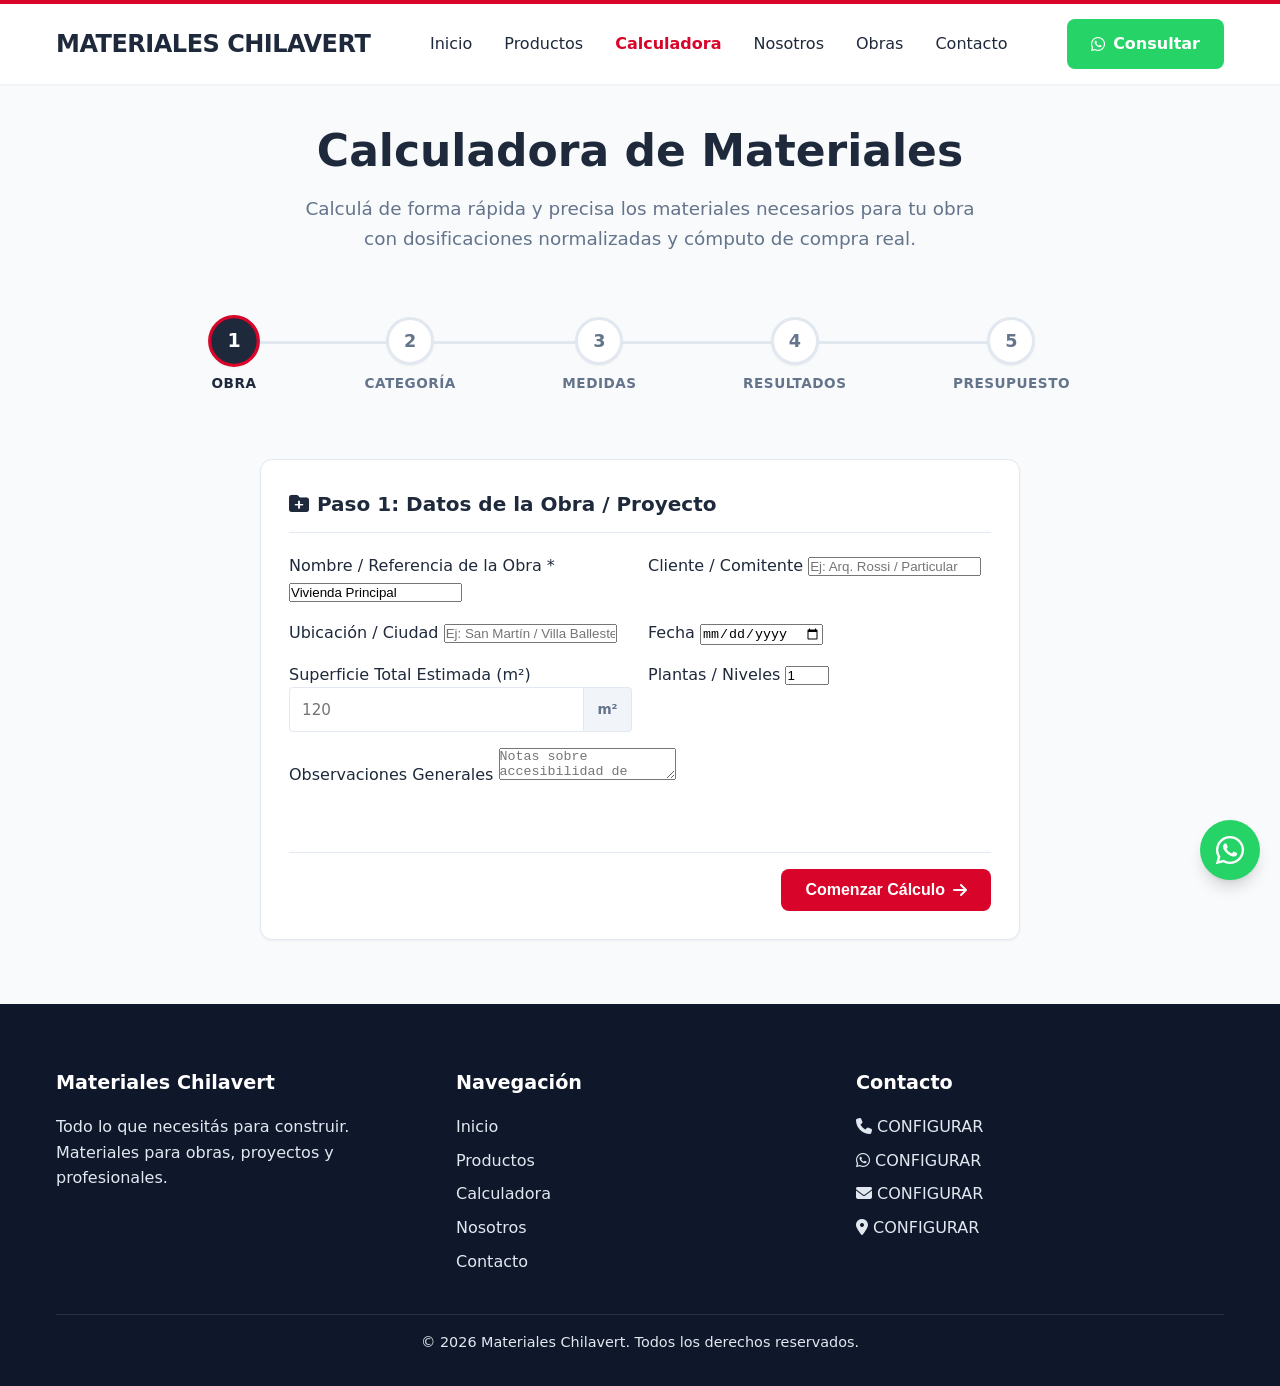
==== calculadora.html @ cb3511d2 "Initial commit: Materiales Chilavert web catalog and materials calculator" ====
﻿<!DOCTYPE html>
<html lang="es">
<head>
    <meta charset="UTF-8">
    <meta name="viewport" content="width=device-width, initial-scale=1.0">
    <title>Calculadora Profesional de Materiales | Materiales Chilavert</title>
    <meta name="description" content="Calculá de forma rápida y precisa los materiales para tu obra. Cómputo métrico y presupuesto de mampostería, hormigón, contrapisos, revoques y pintura.">
    <link rel="stylesheet" href="css/variables.css">
    <link rel="stylesheet" href="css/style.css">
    <link rel="stylesheet" href="css/calculator.css">
    <link rel="stylesheet" href="https://cdnjs.cloudflare.com/ajax/libs/font-awesome/6.4.0/css/all.min.css">
</head>
<body>

    <header class="site-header">
        <div class="container header-container">
            <a href="index.html" class="logo" id="logo-text">Materiales Chilavert</a>
            
            <button class="mobile-menu-btn" id="mobile-menu-btn">
                <i class="fa-solid fa-bars"></i>
            </button>
            
            <nav class="main-nav" id="main-nav">
                <ul>
                    <li><a href="index.html">Inicio</a></li>
                    <li><a href="productos.html">Productos</a></li>
                    <li><a href="calculadora.html" style="color: var(--color-accent); font-weight: 700;">Calculadora</a></li>
                    <li><a href="nosotros.html">Nosotros</a></li>
                    <li><a href="obras.html">Obras</a></li>
                    <li><a href="contacto.html">Contacto</a></li>
                </ul>
            </nav>
            
            <a href="#" class="btn btn-whatsapp header-cta" id="header-whatsapp-btn">
                <i class="fa-brands fa-whatsapp" style="margin-right: 8px;"></i> Consultar
            </a>
        </div>
    </header>

    <main class="calc-container container">
        <!-- Header de Seccion -->
        <div class="calc-header">
            <h1>Calculadora de Materiales</h1>
            <p>Calculá de forma rápida y precisa los materiales necesarios para tu obra con dosificaciones normalizadas y cómputo de compra real.</p>
        </div>

        <!-- Stepper Wizard -->
        <div class="calc-stepper no-print">
            <div class="step-item active" data-step="1">
                <div class="step-circle">1</div>
                <div class="step-label">Obra</div>
            </div>
            <div class="step-item" data-step="2">
                <div class="step-circle">2</div>
                <div class="step-label">Categoría</div>
            </div>
            <div class="step-item" data-step="3">
                <div class="step-circle">3</div>
                <div class="step-label">Medidas</div>
            </div>
            <div class="step-item" data-step="4">
                <div class="step-circle">4</div>
                <div class="step-label">Resultados</div>
            </div>
            <div class="step-item" data-step="5">
                <div class="step-circle">5</div>
                <div class="step-label">Presupuesto</div>
            </div>
        </div>

        <!-- PASO 1: Datos de la Obra -->
        <section class="calc-step-panel active" data-step="1">
            <div class="calc-card" style="max-width: 760px; margin: 0 auto;">
                <h3 class="calc-card-title"><i class="fa-solid fa-folder-plus"></i> Paso 1: Datos de la Obra / Proyecto</h3>
                <div class="form-row">
                    <div class="form-group">
                        <label for="work-name">Nombre / Referencia de la Obra *</label>
                        <input type="text" id="work-name" class="form-control" placeholder="Ej: Vivienda Unifamiliar Lote 42" value="Vivienda Principal" required>
                    </div>
                    <div class="form-group">
                        <label for="work-client">Cliente / Comitente</label>
                        <input type="text" id="work-client" class="form-control" placeholder="Ej: Arq. Rossi / Particular">
                    </div>
                </div>
                <div class="form-row">
                    <div class="form-group">
                        <label for="work-location">Ubicación / Ciudad</label>
                        <input type="text" id="work-location" class="form-control" placeholder="Ej: San Martín / Villa Ballester">
                    </div>
                    <div class="form-group">
                        <label for="work-date">Fecha</label>
                        <input type="date" id="work-date" class="form-control">
                    </div>
                </div>
                <div class="form-row">
                    <div class="form-group">
                        <label for="work-area">Superficie Total Estimada (m²)</label>
                        <div class="input-with-unit">
                            <input type="number" id="work-area" placeholder="120">
                            <span class="input-unit-badge">m²</span>
                        </div>
                    </div>
                    <div class="form-group">
                        <label for="work-floors">Plantas / Niveles</label>
                        <input type="number" id="work-floors" class="form-control" value="1" min="1" max="10">
                    </div>
                </div>
                <div class="form-group mb-lg">
                    <label for="work-notes">Observaciones Generales</label>
                    <textarea id="work-notes" class="form-control" rows="2" placeholder="Notas sobre accesibilidad de camión, acopio o particularidades..."></textarea>
                </div>

                <div class="calc-nav-actions" style="justify-content: flex-end;">
                    <button type="button" class="btn btn-accent" data-action="next-step">
                        Comenzar Cálculo <i class="fa-solid fa-arrow-right" style="margin-left: 8px;"></i>
                    </button>
                </div>
            </div>
        </section>

        <!-- PASO 2: Seleccion de Modulo Constructivo -->
        <section class="calc-step-panel" data-step="2">
            <h2 class="section-title">Paso 2: ¿Qué rubro deseás calcular?</h2>
            <div class="module-grid">
                <div class="module-card selected" data-module="muros">
                    <i class="fa-solid fa-border-all module-icon"></i>
                    <div class="module-title">Muros y Mamposterías</div>
                    <div class="module-desc">Ladrillos huecos, comunes, portantes, Retak y bloques con mortero y revoque.</div>
                </div>
                <div class="module-card" data-module="pisos">
                    <i class="fa-solid fa-table-cells module-icon"></i>
                    <div class="module-title">Pisos y Revestimientos</div>
                    <div class="module-desc">Porcelanatos y cerámicas, cálculo de cajas, bolsas de adhesivo y pastina.</div>
                </div>
                <div class="module-card" data-module="contrapisos">
                    <i class="fa-solid fa-trowel module-icon"></i>
                    <div class="module-title">Contrapisos</div>
                    <div class="module-desc">Contrapisos de cascote o piedra granza, cómputo de cemento, cal y áridos.</div>
                </div>
                <div class="module-card" data-module="carpetas">
                    <i class="fa-solid fa-layer-group module-icon"></i>
                    <div class="module-title">Carpetas de Nivelación</div>
                    <div class="module-desc">Dosificación 1:3 para asiento de pisos, espesores y metros de arena y cemento.</div>
                </div>
                <div class="module-card" data-module="pintura">
                    <i class="fa-solid fa-paint-roller module-icon"></i>
                    <div class="module-title">Pintura y Terminaciones</div>
                    <div class="module-desc">Látex exterior e interior, fijador sellador y cálculo de envases comerciales.</div>
                </div>
                <div class="module-card" data-module="hormigon">
                    <i class="fa-solid fa-monument module-icon"></i>
                    <div class="module-title">Hormigón Estructural</div>
                    <div class="module-desc">Columnas, vigas, losas, plateas y bases H-21 con acero y encofrado estimado.</div>
                </div>
                <div class="module-card" data-module="acero">
                    <i class="fa-solid fa-bars-staggered module-icon"></i>
                    <div class="module-title">Hierros y Armaduras</div>
                    <div class="module-desc">Planilla de despiece de barras ADN 420 (6mm a 25mm), metros y kilos.</div>
                </div>
            </div>

            <div class="calc-nav-actions">
                <button type="button" class="btn btn-primary" data-action="prev-step">
                    <i class="fa-solid fa-arrow-left" style="margin-right: 8px;"></i> Volver a Datos de Obra
                </button>
            </div>
        </section>

        <!-- PASO 3: Formulario de Medidas y Materiales -->
        <section class="calc-step-panel" data-step="3">
            <h2 class="section-title">Paso 3: Ingresá las medidas y especificaciones</h2>
            
            <div class="calc-form-layout" id="module-form-container">
                <!-- Se inyecta dinamicamente segun el modulo seleccionado -->
            </div>

            <div class="calc-nav-actions">
                <button type="button" class="btn btn-primary" data-action="prev-step">
                    <i class="fa-solid fa-arrow-left" style="margin-right: 8px;"></i> Cambiar Rubro
                </button>
                <button type="button" class="btn btn-accent" data-action="next-step">
                    Calcular Materiales <i class="fa-solid fa-calculator" style="margin-left: 8px;"></i>
                </button>
            </div>
        </section>

        <!-- PASO 4: Resultados y Auditoria -->
        <section class="calc-step-panel" data-step="4">
            <h2 class="section-title">Paso 4: Resultados del Cálculo</h2>
            
            <div id="results-view-container">
                <!-- Inyectado dinamicamente -->
            </div>

            <div class="calc-nav-actions">
                <button type="button" class="btn btn-primary" data-action="prev-step">
                    <i class="fa-solid fa-arrow-left" style="margin-right: 8px;"></i> Ajustar Medidas
                </button>
                <button type="button" class="btn btn-accent" data-action="next-step">
                    Ver Presupuesto Consolidado <i class="fa-solid fa-arrow-right" style="margin-left: 8px;"></i>
                </button>
            </div>
        </section>

        <!-- PASO 5: Presupuesto Maestro y Cotizacion -->
        <section class="calc-step-panel" data-step="5">
            <h2 class="section-title">Paso 5: Presupuesto Maestro Consolidado</h2>
            
            <div id="master-budget-container">
                <!-- Inyectado dinamicamente -->
            </div>
        </section>
    </main>

    <!-- Modal de Transparencia y Memoria de Calculo -->
    <div class="calc-modal-backdrop" id="calc-trace-modal">
        <div class="calc-modal">
            <div class="modal-header">
                <h3 style="margin: 0; color: var(--color-primary);"><i class="fa-solid fa-calculator"></i> Memoria de Cálculo y Fórmulas</h3>
                <button type="button" id="close-trace-modal" style="background: none; border: none; font-size: 1.5rem; cursor: pointer; color: var(--color-text-light);">&times;</button>
            </div>
            <div id="trace-modal-content">
                <!-- Pasos de calculo inyectados -->
            </div>
        </div>
    </div>

    <!-- Footer -->
    <footer class="site-footer">
        <div class="container">
            <div class="footer-grid">
                <div class="footer-col">
                    <h3 id="footer-brand">Materiales Chilavert</h3>
                    <p id="footer-desc">Todo lo que necesitás para construir. Calidad y servicio.</p>
                </div>
                <div class="footer-col">
                    <h3>Navegación</h3>
                    <ul>
                        <li><a href="index.html">Inicio</a></li>
                        <li><a href="productos.html">Productos</a></li>
                        <li><a href="calculadora.html">Calculadora</a></li>
                        <li><a href="nosotros.html">Nosotros</a></li>
                        <li><a href="contacto.html">Contacto</a></li>
                    </ul>
                </div>
                <div class="footer-col">
                    <h3>Contacto</h3>
                    <ul id="footer-contact-list"></ul>
                </div>
            </div>
            <div class="footer-bottom">
                <p>&copy; <span id="current-year"></span> Materiales Chilavert. Todos los derechos reservados.</p>
            </div>
        </div>
    </footer>

    <!-- FAB WhatsApp -->
    <a href="#" class="fab-whatsapp" id="fab-whatsapp" title="Consultar por WhatsApp">
        <i class="fa-brands fa-whatsapp"></i>
    </a>

    <!-- Scripts en orden de dependencia -->
    <script src="js/config.js"></script>
    <script src="js/data.js"></script>
    <script src="js/calculator-engine.js"></script>
    <script src="js/main.js"></script>
    <script src="js/calculator-ui.js"></script>
</body>
</html>
---- css/variables.css ----
:root {
    /* Paleta Inspirada en la Imagen (Rojo Industrial / Cemento / Hormigón) */
    --color-primary: #1e293b;       /* Carbón / Pizarra oscuro */
    --color-primary-dark: #0f172a;  /* Negro asfalto profundo */
    
    /* Rojo Constructivo Vibrante (Cementos Avellaneda / Perfecto) */
    --color-accent: #d90429;        /* Rojo insignia */
    --color-accent-hover: #b8001f;  /* Rojo intenso hover */
    --color-accent-subtle: #fee2e2; /* Fondo rojo suave */
    
    /* Neutros y Concreto */
    --color-white: #ffffff;
    --color-bg-light: #f8fafc;      /* Fondo base limpio */
    --color-bg-alt: #f1f5f9;        /* Tono piedra / revoque claro */
    --color-text-main: #1e293b;     /* Texto de alto contraste */
    --color-text-light: #64748b;    /* Texto secundario */
    --color-border: #e2e8f0;        /* Borde sutil */
    
    /* WhatsApp */
    --color-whatsapp: #25D366;
    --color-whatsapp-hover: #128C7E;

    /* Tipografía */
    --font-main: 'Inter', system-ui, -apple-system, sans-serif;
    
    /* Radios y Sombras */
    --radius-sm: 4px;
    --radius-md: 8px;
    --radius-lg: 12px;
    --shadow-sm: 0 1px 2px 0 rgb(0 0 0 / 0.05);
    --shadow-md: 0 4px 6px -1px rgb(0 0 0 / 0.1), 0 2px 4px -2px rgb(0 0 0 / 0.1);
    --shadow-lg: 0 10px 15px -3px rgb(0 0 0 / 0.15), 0 4px 6px -4px rgb(0 0 0 / 0.1);
    
    /* Espaciados Base */
    --container-max: 1200px;
    --space-sm: 0.5rem;
    --space-md: 1rem;
    --space-lg: 2rem;
    --space-xl: 4rem;
}
---- css/style.css ----
/* CSS Reset & Global Styles */
* {
    margin: 0;
    padding: 0;
    box-sizing: border-box;
}

body {
    font-family: var(--font-main);
    color: var(--color-text-main);
    background-color: var(--color-bg-light);
    line-height: 1.6;
}

a {
    text-decoration: none;
    color: inherit;
}

ul {
    list-style: none;
}

img {
    max-width: 100%;
    height: auto;
    display: block;
}

.container {
    width: 100%;
    max-width: var(--container-max);
    margin: 0 auto;
    padding: 0 var(--space-md);
}

/* Utilities */
.text-center { text-align: center; }
.mb-sm { margin-bottom: var(--space-sm); }
.mb-md { margin-bottom: var(--space-md); }
.mb-lg { margin-bottom: var(--space-lg); }
.mb-xl { margin-bottom: var(--space-xl); }

/* Buttons */
.btn {
    display: inline-flex;
    align-items: center;
    justify-content: center;
    padding: 0.75rem 1.5rem;
    border-radius: var(--radius-md);
    font-weight: 600;
    transition: all 0.3s ease;
    cursor: pointer;
    border: none;
    font-size: 1rem;
}

.btn-primary {
    background-color: var(--color-primary);
    color: var(--color-white);
}

.btn-primary:hover {
    background-color: var(--color-primary-dark);
}

.btn-accent {
    background-color: var(--color-accent);
    color: var(--color-white);
}

.btn-accent:hover {
    background-color: var(--color-accent-hover);
}

.btn-whatsapp {
    background-color: var(--color-whatsapp);
    color: var(--color-white);
}

.btn-whatsapp:hover {
    background-color: var(--color-whatsapp-hover);
}

/* Header */
.site-header {
    background-color: var(--color-white);
    box-shadow: var(--shadow-sm);
    position: sticky;
    top: 0;
    z-index: 1000;
    border-top: 4px solid var(--color-accent);
}

.header-container {
    display: flex;
    justify-content: space-between;
    align-items: center;
    height: 80px;
}

.logo {
    font-size: 1.5rem;
    font-weight: 800;
    color: var(--color-primary);
    text-transform: uppercase;
    letter-spacing: -0.5px;
}

.main-nav ul {
    display: flex;
    gap: 2rem;
}

.main-nav a {
    font-weight: 500;
    transition: color 0.3s ease;
}

.main-nav a:hover {
    color: var(--color-accent);
}

.mobile-menu-btn {
    display: none;
    font-size: 1.5rem;
    background: none;
    border: none;
    cursor: pointer;
    color: var(--color-primary);
}

/* Hero Section con Carrusel Vertical - Foto Expandida y Clara */
.hero-slider-section {
    position: relative;
    overflow: hidden;
    min-height: 640px;
    height: 75vh;
    display: flex;
    align-items: center;
    justify-content: center;
    background-color: #0f172a;
}

.hero-slides-wrapper {
    position: absolute;
    top: 0;
    left: 0;
    width: 100%;
    height: 100%;
    z-index: 1;
}

.hero-slide {
    position: absolute;
    top: 0;
    left: 0;
    width: 100%;
    height: 100%;
    background-size: cover;
    background-position: center 35%;
    background-repeat: no-repeat;
    image-rendering: -webkit-optimize-contrast;
    image-rendering: high-quality;
    width: 100%;
    height: 100%;
    opacity: 0;
    transform: translateY(100%);
    transition: transform 0.9s cubic-bezier(0.4, 0, 0.2, 1), opacity 0.9s ease;
}

/* Sin fondo oscuro que tape la foto */
.hero-slide::after {
    display: none;
}

.hero-slide.active {
    opacity: 1;
    transform: translateY(0);
    z-index: 2;
}

.hero-slide.prev {
    opacity: 0;
    transform: translateY(-100%);
    z-index: 1;
}

.hero-content {
    position: relative;
    z-index: 10;
    color: var(--color-white);
    padding: 2.5rem;
    text-align: center;
    max-width: 820px;
    margin: 0 auto;
    background: rgba(15, 23, 42, 0.72);
    backdrop-filter: blur(10px);
    -webkit-backdrop-filter: blur(10px);
    border-radius: var(--radius-lg);
    border: 1px solid rgba(255, 255, 255, 0.15);
    box-shadow: 0 20px 25px -5px rgba(0, 0, 0, 0.4), 0 8px 10px -6px rgba(0, 0, 0, 0.4);
}

.hero-content h1 {
    font-size: clamp(2.4rem, 5vw, 3.8rem);
    line-height: 1.15;
    margin-bottom: var(--space-md);
    font-weight: 800;
    text-shadow: 0 2px 8px rgba(0,0,0,0.5);
    letter-spacing: -0.5px;
}

.hero-content p {
    font-size: 1.25rem;
    color: #e2e8f0;
    margin-bottom: var(--space-lg);
    max-width: 680px;
    margin-left: auto;
    margin-right: auto;
    text-shadow: 0 1px 4px rgba(0,0,0,0.5);
}

.hero-actions {
    display: flex;
    gap: 1rem;
    justify-content: center;
    flex-wrap: wrap;
}

/* Indicadores Verticales del Carrusel */
.hero-slider-indicators {
    position: absolute;
    right: 24px;
    top: 50%;
    transform: translateY(-50%);
    z-index: 20;
    display: flex;
    flex-direction: column;
    gap: 12px;
}

.hero-indicator-dot {
    width: 10px;
    height: 10px;
    border-radius: 50%;
    background: rgba(255, 255, 255, 0.4);
    border: none;
    cursor: pointer;
    transition: all 0.3s ease;
    padding: 0;
}

.hero-indicator-dot.active {
    background: var(--color-accent);
    transform: scale(1.4);
    height: 24px;
    border-radius: 10px;
}

/* Sections */
.section {
    padding: var(--space-xl) 0;
}

.section-title {
    font-size: 2rem;
    font-weight: 700;
    color: var(--color-primary);
    margin-bottom: var(--space-lg);
    text-align: center;
}

/* Cards Grid */
.grid-3 {
    display: grid;
    grid-template-columns: repeat(auto-fit, minmax(300px, 1fr));
    gap: var(--space-lg);
}

.grid-4 {
    display: grid;
    grid-template-columns: repeat(auto-fit, minmax(250px, 1fr));
    gap: var(--space-lg);
}

/* Card */
.card {
    background: var(--color-white);
    border-radius: var(--radius-lg);
    overflow: hidden;
    box-shadow: var(--shadow-sm);
    transition: transform 0.3s ease, box-shadow 0.3s ease;
    border: 1px solid var(--color-border);
    display: flex;
    flex-direction: column;
}

.card:hover {
    transform: translateY(-5px);
    box-shadow: var(--shadow-md);
}

.card-img-placeholder {
    height: 200px;
    background-color: var(--color-bg-alt);
    display: flex;
    align-items: center;
    justify-content: center;
    color: var(--color-text-light);
    font-size: 3rem;
}

.card-body {
    padding: var(--space-md);
    display: flex;
    flex-direction: column;
    flex-grow: 1;
}

.card-title {
    font-size: 1.25rem;
    font-weight: 700;
    margin-bottom: var(--space-sm);
    color: var(--color-primary);
}

.card-desc {
    color: var(--color-text-light);
    margin-bottom: var(--space-md);
    flex-grow: 1;
}

/* Floating WhatsApp */
.fab-whatsapp {
    position: fixed;
    bottom: 20px;
    right: 20px;
    background-color: var(--color-whatsapp);
    color: white;
    width: 60px;
    height: 60px;
    border-radius: 50%;
    display: flex;
    align-items: center;
    justify-content: center;
    font-size: 2rem;
    box-shadow: var(--shadow-lg);
    z-index: 1000;
    transition: transform 0.3s ease;
}

.fab-whatsapp:hover {
    transform: scale(1.1);
    background-color: var(--color-whatsapp-hover);
}

/* Footer */
.site-footer {
    background-color: var(--color-primary-dark);
    color: var(--color-border);
    padding: var(--space-xl) 0 var(--space-lg);
}

.footer-grid {
    display: grid;
    grid-template-columns: repeat(auto-fit, minmax(200px, 1fr));
    gap: var(--space-lg);
    margin-bottom: var(--space-lg);
}

.footer-col h3 {
    color: var(--color-white);
    font-size: 1.2rem;
    margin-bottom: var(--space-md);
}

.footer-col ul li {
    margin-bottom: var(--space-sm);
}

.footer-col a:hover {
    color: var(--color-accent);
}

.footer-bottom {
    text-align: center;
    padding-top: var(--space-md);
    border-top: 1px solid rgba(255,255,255,0.1);
    font-size: 0.9rem;
}

/* Responsive */
@media (max-width: 768px) {
    .main-nav {
        display: none; /* Mobile menu logic via JS */
        position: absolute;
        top: 80px;
        left: 0;
        width: 100%;
        background: var(--color-white);
        box-shadow: var(--shadow-md);
        padding: var(--space-md);
    }
    
    .main-nav.active {
        display: block;
    }
    
    .main-nav ul {
        flex-direction: column;
        gap: 1rem;
    }
    
    .mobile-menu-btn {
        display: block;
    }
    
    .hero-actions {
        flex-direction: column;
    }
    
    .btn {
        width: 100%;
    }
}
---- css/calculator.css ----
﻿/* Estilos Profesionales para Calculadora de Materiales */
.calc-container {
    padding: var(--space-lg) 0 var(--space-xl);
}

.calc-header {
    text-align: center;
    margin-bottom: var(--space-xl);
}

.calc-header h1 {
    font-size: clamp(2rem, 4vw, 2.75rem);
    color: var(--color-primary);
    font-weight: 800;
    margin-bottom: var(--space-sm);
}

.calc-header p {
    color: var(--color-text-light);
    font-size: 1.15rem;
    max-width: 680px;
    margin: 0 auto;
}

/* Stepper de Pasos */
.calc-stepper {
    display: flex;
    justify-content: space-between;
    align-items: center;
    position: relative;
    margin-bottom: var(--space-xl);
    max-width: 860px;
    margin-left: auto;
    margin-right: auto;
}

.calc-stepper::before {
    content: "";
    position: absolute;
    top: 24px;
    left: 40px;
    right: 40px;
    height: 3px;
    background: var(--color-border);
    z-index: 1;
}

.step-item {
    position: relative;
    z-index: 2;
    display: flex;
    flex-direction: column;
    align-items: center;
    cursor: pointer;
}

.step-circle {
    width: 48px;
    height: 48px;
    border-radius: 50%;
    background: var(--color-white);
    border: 3px solid var(--color-border);
    color: var(--color-text-light);
    display: flex;
    align-items: center;
    justify-content: center;
    font-weight: 700;
    font-size: 1.1rem;
    transition: all 0.3s ease;
    box-shadow: var(--shadow-sm);
}

.step-item.active .step-circle {
    background: var(--color-primary);
    border-color: var(--color-accent);
    color: var(--color-white);
    transform: scale(1.08);
}

.step-item.completed .step-circle {
    background: var(--color-accent);
    border-color: var(--color-accent);
    color: var(--color-white);
}

.step-label {
    margin-top: 8px;
    font-size: 0.85rem;
    font-weight: 600;
    color: var(--color-text-light);
    text-transform: uppercase;
    letter-spacing: 0.5px;
}

.step-item.active .step-label {
    color: var(--color-primary);
}

/* Paneles del Wizard */
.calc-step-panel {
    display: none;
}

.calc-step-panel.active {
    display: block;
    animation: fadeIn 0.3s ease-in-out;
}

@keyframes fadeIn {
    from { opacity: 0; transform: translateY(6px); }
    to { opacity: 1; transform: translateY(0); }
}

/* Tarjetas de Modulos Constructivos */
.module-grid {
    display: grid;
    grid-template-columns: repeat(auto-fill, minmax(260px, 1fr));
    gap: 1.25rem;
    margin-bottom: var(--space-lg);
}

.module-card {
    background: var(--color-white);
    border: 2px solid var(--color-border);
    border-radius: var(--radius-lg);
    padding: 1.5rem;
    cursor: pointer;
    transition: all 0.25s ease;
    display: flex;
    flex-direction: column;
    position: relative;
}

.module-card:hover {
    border-color: var(--color-accent);
    transform: translateY(-3px);
    box-shadow: var(--shadow-md);
}

.module-card.selected {
    border-color: var(--color-accent);
    background: #fef2f2;
    box-shadow: 0 0 0 1px var(--color-accent);
}

.module-icon {
    font-size: 2rem;
    color: var(--color-accent);
    margin-bottom: 1rem;
}

.module-title {
    font-size: 1.2rem;
    font-weight: 700;
    color: var(--color-primary);
    margin-bottom: 0.35rem;
}

.module-desc {
    font-size: 0.9rem;
    color: var(--color-text-light);
    flex-grow: 1;
}

/* Layout del Formulario de Calculo */
.calc-form-layout {
    display: grid;
    grid-template-columns: 1fr 1fr;
    gap: var(--space-xl);
}

@media (max-width: 900px) {
    .calc-form-layout {
        grid-template-columns: 1fr;
    }
}

.calc-card {
    background: var(--color-white);
    border-radius: var(--radius-lg);
    border: 1px solid var(--color-border);
    padding: 1.75rem;
    box-shadow: var(--shadow-sm);
}

.calc-card-title {
    font-size: 1.25rem;
    font-weight: 700;
    color: var(--color-primary);
    margin-bottom: 1.25rem;
    display: flex;
    align-items: center;
    gap: 0.5rem;
    border-bottom: 1px solid var(--color-border);
    padding-bottom: 0.75rem;
}
/* Inputs con addon de unidades */
.form-row {
    display: grid;
    grid-template-columns: 1fr 1fr;
    gap: 1rem;
    margin-bottom: 1rem;
}

@media (max-width: 600px) {
    .form-row {
        grid-template-columns: 1fr;
    }
}

.input-with-unit {
    display: flex;
    position: relative;
}

.input-with-unit input, .input-with-unit select {
    flex: 1;
    padding: 0.65rem 0.75rem;
    border: 1px solid var(--color-border);
    border-radius: var(--radius-sm) 0 0 var(--radius-sm);
    font-size: 0.95rem;
    font-family: inherit;
}

.input-unit-badge {
    background: var(--color-bg-alt);
    border: 1px solid var(--color-border);
    border-left: none;
    padding: 0.65rem 0.75rem;
    border-radius: 0 var(--radius-sm) var(--radius-sm) 0;
    color: var(--color-text-light);
    font-weight: 600;
    font-size: 0.85rem;
    display: flex;
    align-items: center;
    min-width: 48px;
    justify-content: center;
}

/* Gestor Dinamico de Aberturas */
.openings-manager {
    margin-top: 1.25rem;
    background: var(--color-bg-light);
    border: 1px dashed var(--color-border);
    border-radius: var(--radius-md);
    padding: 1rem;
}

.openings-list {
    margin-top: 0.75rem;
}

.opening-item {
    display: flex;
    justify-content: space-between;
    align-items: center;
    background: var(--color-white);
    padding: 0.5rem 0.75rem;
    border: 1px solid var(--color-border);
    border-radius: var(--radius-sm);
    margin-bottom: 0.5rem;
    font-size: 0.9rem;
}

.btn-remove-opening {
    background: none;
    border: none;
    color: #ef4444;
    cursor: pointer;
    font-size: 1rem;
    padding: 0.2rem 0.5rem;
}

/* Barra de Acciones / Navegacion de Pasos */
.calc-nav-actions {
    display: flex;
    justify-content: space-between;
    align-items: center;
    margin-top: var(--space-xl);
    padding-top: var(--space-md);
    border-top: 1px solid var(--color-border);
}

/* Tarjetas y Tablas de Resultados */
.result-summary-box {
    background: var(--color-primary);
    color: var(--color-white);
    border-radius: var(--radius-lg);
    padding: 1.5rem;
    margin-bottom: 1.5rem;
    display: grid;
    grid-template-columns: repeat(auto-fit, minmax(180px, 1fr));
    gap: 1.5rem;
}

.summary-metric-val {
    font-size: 1.8rem;
    font-weight: 800;
    color: var(--color-accent);
}

.summary-metric-lbl {
    font-size: 0.85rem;
    color: #94a3b8;
    text-transform: uppercase;
    letter-spacing: 0.5px;
}

.calc-materials-table {
    width: 100%;
    border-collapse: collapse;
    margin-bottom: 1.5rem;
    background: var(--color-white);
    border-radius: var(--radius-md);
    overflow: hidden;
    box-shadow: var(--shadow-sm);
}

.calc-materials-table th {
    background: var(--color-bg-alt);
    color: var(--color-primary);
    text-align: left;
    padding: 0.85rem 1rem;
    font-size: 0.85rem;
    text-transform: uppercase;
    letter-spacing: 0.5px;
    border-bottom: 2px solid var(--color-border);
}

.calc-materials-table td {
    padding: 0.85rem 1rem;
    border-bottom: 1px solid var(--color-border);
    font-size: 0.95rem;
}

.calc-materials-table tr:hover {
    background-color: #fafaf9;
}

.badge-waste {
    background: #fee2e2;
    color: #991b1b;
    padding: 0.2rem 0.5rem;
    border-radius: var(--radius-sm);
    font-size: 0.75rem;
    font-weight: 700;
}

/* Modal / Drawer de Transparencia y Formulas */
.calc-modal-backdrop {
    display: none;
    position: fixed;
    top: 0;
    left: 0;
    width: 100%;
    height: 100%;
    background: rgba(15, 23, 42, 0.65);
    backdrop-filter: blur(4px);
    z-index: 2000;
    align-items: center;
    justify-content: center;
    padding: 1rem;
}

.calc-modal-backdrop.active {
    display: flex;
}

.calc-modal {
    background: var(--color-white);
    border-radius: var(--radius-lg);
    width: 100%;
    max-width: 680px;
    max-height: 85vh;
    overflow-y: auto;
    box-shadow: var(--shadow-lg);
    padding: 2rem;
}

.modal-header {
    display: flex;
    justify-content: space-between;
    align-items: center;
    margin-bottom: 1.5rem;
    border-bottom: 1px solid var(--color-border);
    padding-bottom: 0.75rem;
}

.formula-step {
    background: var(--color-bg-light);
    border-left: 4px solid var(--color-accent);
    padding: 0.85rem 1rem;
    border-radius: 0 var(--radius-sm) var(--radius-sm) 0;
    margin-bottom: 0.85rem;
}

.formula-lbl {
    font-size: 0.8rem;
    font-weight: 700;
    color: var(--color-primary);
    text-transform: uppercase;
}

.formula-math {
    font-family: 'Courier New', Courier, monospace;
    font-size: 1rem;
    color: #1e293b;
    font-weight: 600;
    margin-top: 0.25rem;
}

/* Disclaimer Tecnico */
.calc-disclaimer {
    background: #fef2f2;
    border: 1px solid #fecaca;
    border-left: 4px solid #d90429;
    color: #7f1d1d;
    padding: 1rem;
    border-radius: 0 var(--radius-md) var(--radius-md) 0;
    font-size: 0.85rem;
    margin-bottom: 1.5rem;
    line-height: 1.5;
}

/* Estilos de Impresion / Exportacion */
@media print {
    .site-header, .site-footer, .calc-stepper, .calc-nav-actions, .fab-whatsapp, .no-print {
        display: none !important;
    }
    body {
        background: white;
        color: black;
    }
    .calc-card, .calc-container {
        border: none;
        box-shadow: none;
        padding: 0;
        margin: 0;
    }
    .calc-materials-table th, .calc-materials-table td {
        border: 1px solid #ccc;
    }
}
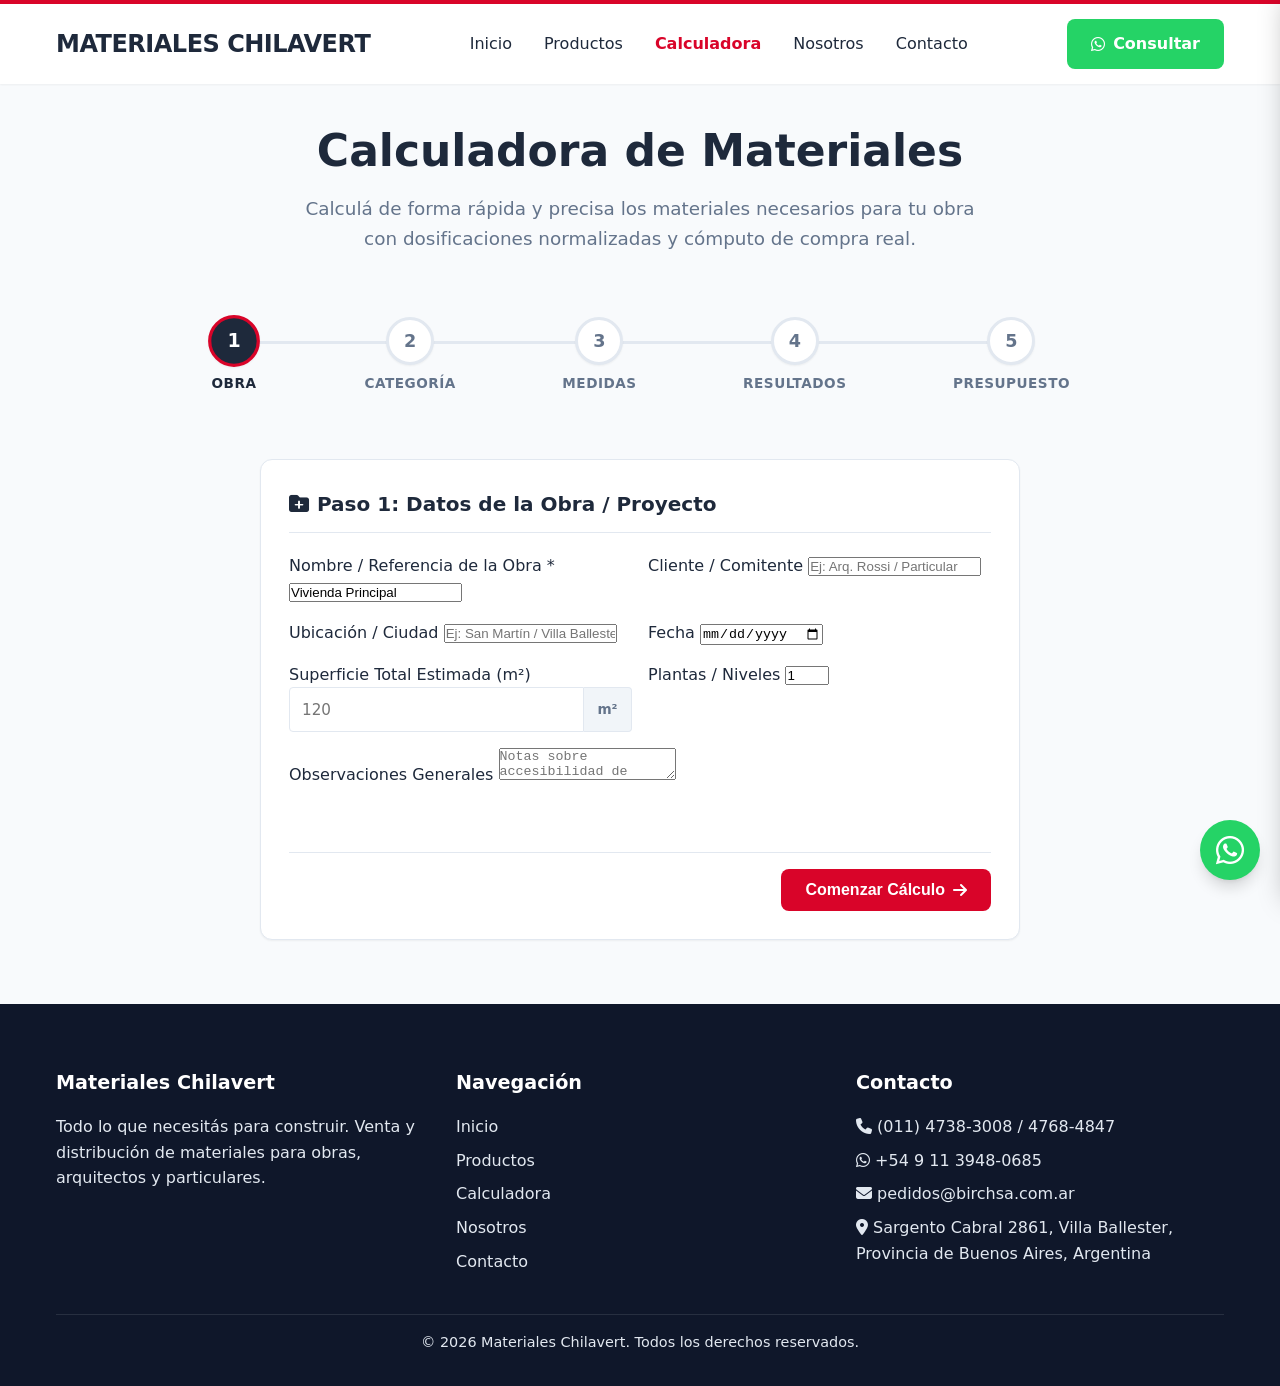
==== commit 5b8b9e32: "Implement full WhatsApp quotation cart with persistent drawer, add to cart buttons, and remove Obras" ====
--- a/calculadora.html
+++ b/calculadora.html
@@ -8,6 +8,7 @@
     <link rel="stylesheet" href="css/variables.css">
     <link rel="stylesheet" href="css/style.css">
     <link rel="stylesheet" href="css/calculator.css">
+    <link rel="stylesheet" href="css/cart.css">
     <link rel="stylesheet" href="https://cdnjs.cloudflare.com/ajax/libs/font-awesome/6.4.0/css/all.min.css">
 </head>
 <body>
@@ -26,7 +27,7 @@
                     <li><a href="productos.html">Productos</a></li>
                     <li><a href="calculadora.html" style="color: var(--color-accent); font-weight: 700;">Calculadora</a></li>
                     <li><a href="nosotros.html">Nosotros</a></li>
-                    <li><a href="obras.html">Obras</a></li>
+                    
                     <li><a href="contacto.html">Contacto</a></li>
                 </ul>
             </nav>
@@ -262,6 +263,7 @@
     <!-- Scripts en orden de dependencia -->
     <script src="js/config.js"></script>
     <script src="js/data.js"></script>
+    <script src="js/cart.js"></script>
     <script src="js/calculator-engine.js"></script>
     <script src="js/main.js"></script>
     <script src="js/calculator-ui.js"></script>
--- a/css/style.css
+++ b/css/style.css
@@ -290,7 +290,7 @@
     border-radius: var(--radius-lg);
     overflow: hidden;
     box-shadow: var(--shadow-sm);
-    transition: transform 0.3s ease, box-shadow 0.3s ease;
+    transition: transform 0.3s ease, box-shadow 0.3s ease, border-color 0.3s ease;
     border: 1px solid var(--color-border);
     display: flex;
     flex-direction: column;
@@ -298,17 +298,42 @@
 
 .card:hover {
     transform: translateY(-5px);
-    box-shadow: var(--shadow-md);
+    box-shadow: var(--shadow-lg);
+    border-color: rgba(217, 4, 41, 0.3);
+}
+
+.card-img-wrapper {
+    height: 220px;
+    background-color: #ffffff;
+    display: flex;
+    align-items: center;
+    justify-content: center;
+    overflow: hidden;
+    position: relative;
+    padding: 12px;
+    border-bottom: 1px solid var(--color-border);
+}
+
+.card-img-wrapper img {
+    width: 100%;
+    height: 100%;
+    object-fit: contain;
+    transition: transform 0.4s cubic-bezier(0.4, 0, 0.2, 1);
+}
+
+.card:hover .card-img-wrapper img {
+    transform: scale(1.08);
 }
 
 .card-img-placeholder {
-    height: 200px;
+    height: 220px;
     background-color: var(--color-bg-alt);
     display: flex;
     align-items: center;
     justify-content: center;
     color: var(--color-text-light);
     font-size: 3rem;
+    border-bottom: 1px solid var(--color-border);
 }
 
 .card-body {
--- a/css/cart.css
+++ b/css/cart.css
@@ -0,0 +1,322 @@
+﻿/* Estilos para el Carrito / Cotizador por WhatsApp */
+
+.btn-cart-nav {
+    display: inline-flex;
+    align-items: center;
+    gap: 8px;
+    background: #0f172a;
+    color: #ffffff;
+    border: 1px solid rgba(255, 255, 255, 0.2);
+    padding: 0.55rem 1rem;
+    border-radius: var(--radius-md);
+    font-weight: 600;
+    font-size: 0.95rem;
+    cursor: pointer;
+    position: relative;
+    transition: all 0.25s ease;
+}
+
+.btn-cart-nav:hover {
+    background: var(--color-accent);
+    border-color: var(--color-accent);
+    color: white;
+}
+
+.cart-badge {
+    background: var(--color-accent);
+    color: white;
+    font-size: 0.75rem;
+    font-weight: 800;
+    padding: 2px 7px;
+    border-radius: 20px;
+    min-width: 20px;
+    text-align: center;
+    transition: transform 0.2s ease;
+}
+
+.cart-badge.pop {
+    transform: scale(1.3);
+}
+
+/* Modal / Drawer del Carrito */
+.cart-drawer-overlay {
+    position: fixed;
+    top: 0;
+    left: 0;
+    width: 100vw;
+    height: 100vh;
+    background: rgba(15, 23, 42, 0.6);
+    backdrop-filter: blur(4px);
+    z-index: 2000;
+    opacity: 0;
+    visibility: hidden;
+    transition: all 0.3s ease;
+}
+
+.cart-drawer-overlay.active {
+    opacity: 1;
+    visibility: visible;
+}
+
+.cart-drawer {
+    position: fixed;
+    top: 0;
+    right: -450px;
+    width: 100%;
+    max-width: 440px;
+    height: 100vh;
+    background: #ffffff;
+    z-index: 2001;
+    box-shadow: -5px 0 25px rgba(0, 0, 0, 0.25);
+    display: flex;
+    flex-direction: column;
+    transition: right 0.35s cubic-bezier(0.4, 0, 0.2, 1);
+}
+
+.cart-drawer.active {
+    right: 0;
+}
+
+.cart-drawer-header {
+    padding: 1.25rem 1.5rem;
+    background: var(--color-primary-dark);
+    color: white;
+    display: flex;
+    justify-content: space-between;
+    align-items: center;
+    border-bottom: 3px solid var(--color-accent);
+}
+
+.cart-drawer-header h3 {
+    margin: 0;
+    font-size: 1.25rem;
+    display: flex;
+    align-items: center;
+    gap: 10px;
+}
+
+.cart-close-btn {
+    background: transparent;
+    border: none;
+    color: #94a3b8;
+    font-size: 1.4rem;
+    cursor: pointer;
+    padding: 4px 8px;
+    transition: color 0.2s ease;
+}
+
+.cart-close-btn:hover {
+    color: #ffffff;
+}
+
+.cart-drawer-body {
+    flex: 1;
+    overflow-y: auto;
+    padding: 1.25rem 1.5rem;
+}
+
+.cart-empty-state {
+    text-align: center;
+    padding: 3rem 1rem;
+    color: var(--color-text-light);
+}
+
+.cart-empty-state i {
+    font-size: 3.5rem;
+    color: #cbd5e1;
+    margin-bottom: 1rem;
+    display: block;
+}
+
+.cart-item {
+    display: flex;
+    align-items: center;
+    gap: 12px;
+    padding: 1rem 0;
+    border-bottom: 1px solid var(--color-border);
+}
+
+.cart-item-img {
+    width: 65px;
+    height: 65px;
+    object-fit: contain;
+    background: #f8fafc;
+    border-radius: var(--radius-sm);
+    border: 1px solid var(--color-border);
+    padding: 4px;
+    flex-shrink: 0;
+}
+
+.cart-item-info {
+    flex: 1;
+}
+
+.cart-item-title {
+    font-weight: 700;
+    font-size: 0.95rem;
+    color: var(--color-primary);
+    margin-bottom: 4px;
+    line-height: 1.3;
+}
+
+.cart-item-cat {
+    font-size: 0.75rem;
+    color: var(--color-accent);
+    font-weight: bold;
+    text-transform: uppercase;
+}
+
+.cart-qty-control {
+    display: inline-flex;
+    align-items: center;
+    border: 1px solid var(--color-border);
+    border-radius: var(--radius-sm);
+    background: #f8fafc;
+    margin-top: 6px;
+}
+
+.cart-qty-btn {
+    background: transparent;
+    border: none;
+    width: 28px;
+    height: 28px;
+    cursor: pointer;
+    font-weight: bold;
+    color: var(--color-primary);
+    transition: background 0.15s ease;
+}
+
+.cart-qty-btn:hover {
+    background: #e2e8f0;
+}
+
+.cart-qty-input {
+    width: 36px;
+    text-align: center;
+    border: none;
+    background: transparent;
+    font-weight: 700;
+    font-size: 0.9rem;
+    color: var(--color-primary);
+}
+
+.cart-remove-btn {
+    background: transparent;
+    border: none;
+    color: #ef4444;
+    cursor: pointer;
+    padding: 6px;
+    font-size: 1.1rem;
+    transition: transform 0.2s ease, color 0.2s ease;
+}
+
+.cart-remove-btn:hover {
+    transform: scale(1.15);
+    color: #b91c1c;
+}
+
+.cart-drawer-footer {
+    padding: 1.25rem 1.5rem;
+    background: #f8fafc;
+    border-top: 1px solid var(--color-border);
+}
+
+.cart-summary-line {
+    display: flex;
+    justify-content: space-between;
+    font-size: 1.05rem;
+    font-weight: 700;
+    color: var(--color-primary);
+    margin-bottom: 1rem;
+}
+
+.cart-input-group {
+    margin-bottom: 0.75rem;
+}
+
+.cart-input-group label {
+    display: block;
+    font-size: 0.8rem;
+    font-weight: 600;
+    margin-bottom: 4px;
+    color: var(--color-text-main);
+}
+
+.cart-input-group input {
+    width: 100%;
+    padding: 0.6rem 0.75rem;
+    font-size: 0.9rem;
+    border: 1px solid var(--color-border);
+    border-radius: var(--radius-sm);
+}
+
+.btn-send-whatsapp-cart {
+    width: 100%;
+    background-color: var(--color-whatsapp);
+    color: white;
+    padding: 0.85rem;
+    border-radius: var(--radius-md);
+    font-size: 1rem;
+    font-weight: 700;
+    border: none;
+    cursor: pointer;
+    display: flex;
+    align-items: center;
+    justify-content: center;
+    gap: 8px;
+    box-shadow: 0 4px 10px rgba(37, 211, 102, 0.3);
+    transition: background-color 0.2s ease, transform 0.2s ease;
+    text-decoration: none;
+}
+
+.btn-send-whatsapp-cart:hover {
+    background-color: var(--color-whatsapp-hover);
+    transform: translateY(-2px);
+    color: white;
+}
+
+.cart-toast {
+    position: fixed;
+    bottom: 24px;
+    right: 24px;
+    background: var(--color-primary-dark);
+    color: white;
+    padding: 0.9rem 1.4rem;
+    border-radius: var(--radius-md);
+    box-shadow: var(--shadow-lg);
+    border-left: 4px solid var(--color-whatsapp);
+    z-index: 3000;
+    font-weight: 600;
+    display: flex;
+    align-items: center;
+    gap: 10px;
+    transform: translateY(100px);
+    opacity: 0;
+    transition: all 0.3s cubic-bezier(0.4, 0, 0.2, 1);
+}
+
+.cart-toast.active {
+    transform: translateY(0);
+    opacity: 1;
+}
+
+/* Botón agregar a cotización en cards */
+.btn-add-cart {
+    background: #0f172a;
+    color: white;
+    border: none;
+    padding: 0.5rem 0.85rem;
+    border-radius: var(--radius-sm);
+    font-size: 0.85rem;
+    font-weight: 700;
+    cursor: pointer;
+    display: inline-flex;
+    align-items: center;
+    justify-content: center;
+    gap: 6px;
+    transition: background 0.2s ease;
+}
+
+.btn-add-cart:hover {
+    background: var(--color-accent);
+}
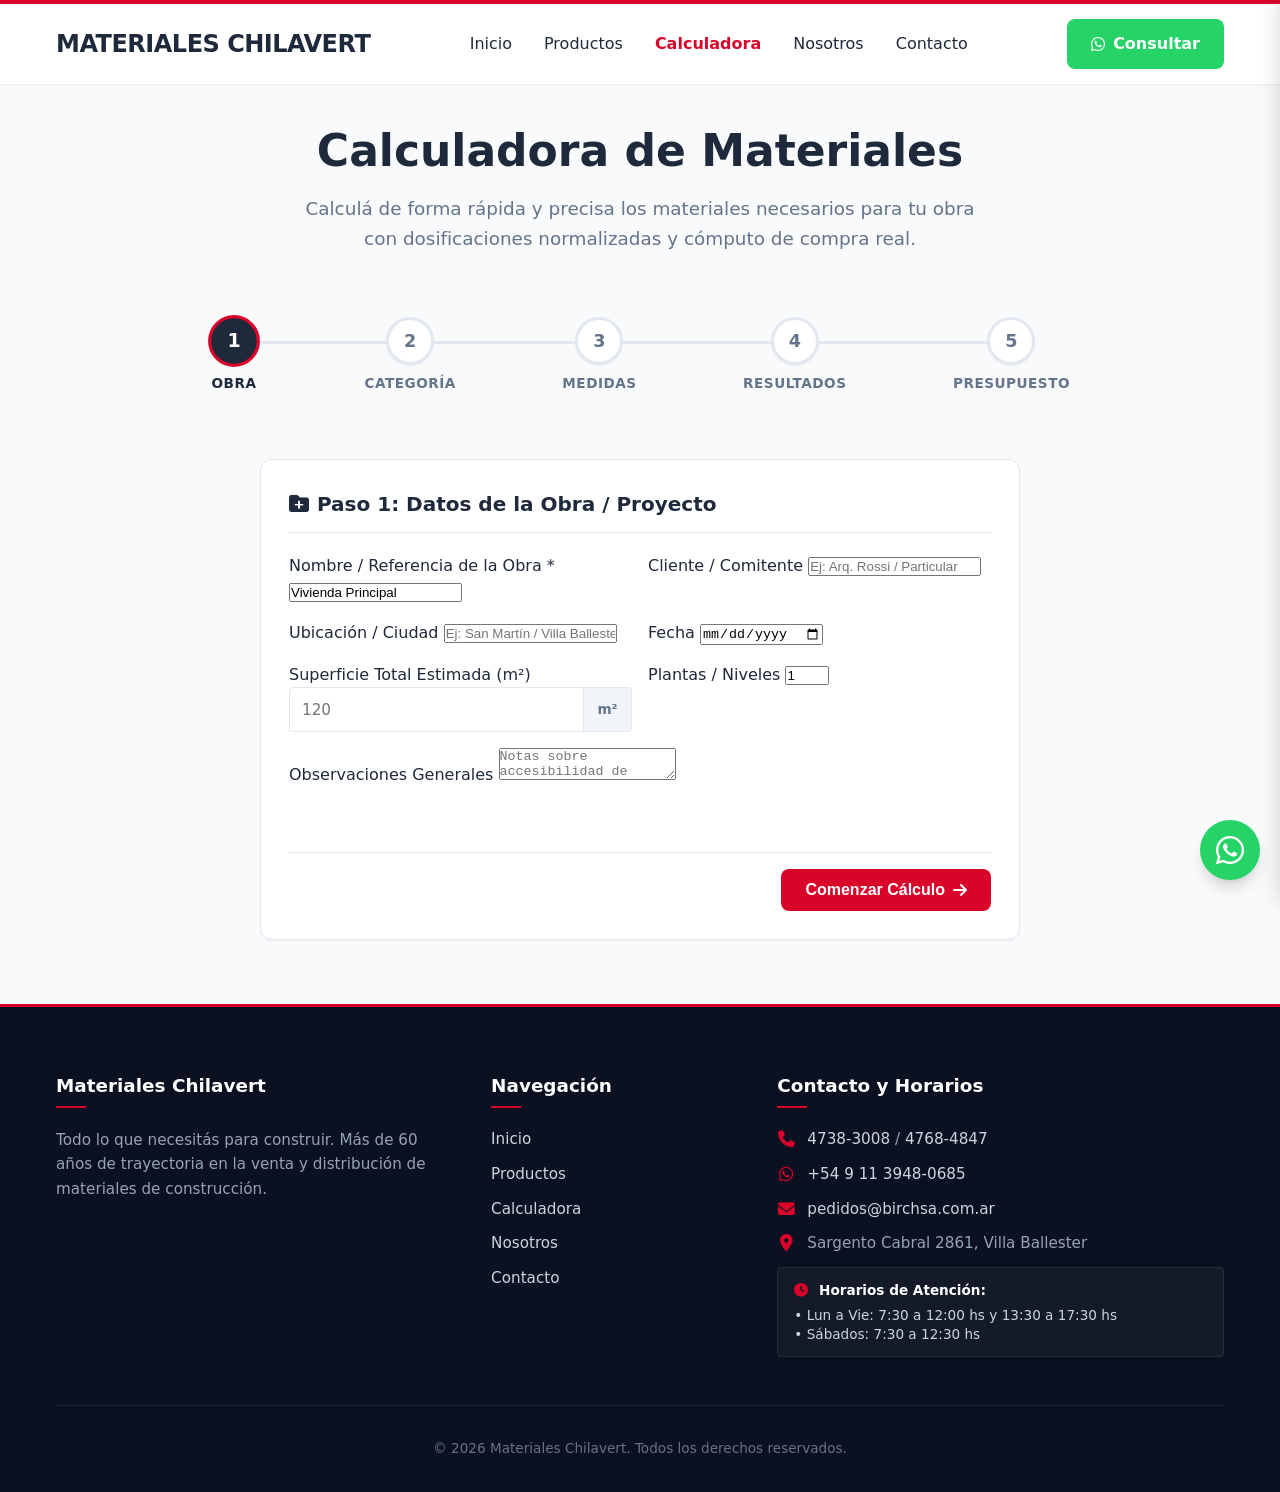
==== commit 15d83c55: "Redesign institutional CTA section into a modern light card and organize footer layout with structur" ====
--- a/calculadora.html
+++ b/calculadora.html
@@ -227,12 +227,13 @@
     </div>
 
     <!-- Footer -->
+    <!-- Footer -->
     <footer class="site-footer">
         <div class="container">
             <div class="footer-grid">
                 <div class="footer-col">
                     <h3 id="footer-brand">Materiales Chilavert</h3>
-                    <p id="footer-desc">Todo lo que necesitás para construir. Calidad y servicio.</p>
+                    <p id="footer-desc">Todo lo que necesitás para construir. Más de 60 años de trayectoria, asesoramiento técnico y logística en obra.</p>
                 </div>
                 <div class="footer-col">
                     <h3>Navegación</h3>
@@ -245,8 +246,18 @@
                     </ul>
                 </div>
                 <div class="footer-col">
-                    <h3>Contacto</h3>
-                    <ul id="footer-contact-list"></ul>
+                    <h3>Contacto y Horarios</h3>
+                    <ul id="footer-contact-list">
+                        <li><i class="fa-solid fa-phone"></i> <span><a href="tel:01147383008">4738-3008</a> / <a href="tel:01147684847">4768-4847</a></span></li>
+                        <li><i class="fa-brands fa-whatsapp"></i> <span><a href="https://wa.me/5491139480685" target="_blank">+54 9 11 3948-0685</a></span></li>
+                        <li><i class="fa-solid fa-envelope"></i> <span><a href="mailto:pedidos@birchsa.com.ar">pedidos@birchsa.com.ar</a></span></li>
+                        <li><i class="fa-solid fa-location-dot"></i> <span>Sargento Cabral 2861, Villa Ballester</span></li>
+                    </ul>
+                    <div class="footer-schedule-box">
+                        <strong><i class="fa-solid fa-clock" style="color: var(--color-accent); margin-right: 6px;"></i> Horarios de Atención:</strong>
+                        <span>• Lun a Vie: 7:30 a 12:00 hs y 13:30 a 17:30 hs</span>
+                        <span>• Sábados: 7:30 a 12:30 hs</span>
+                    </div>
                 </div>
             </div>
             <div class="footer-bottom">
--- a/css/style.css
+++ b/css/style.css
@@ -380,39 +380,170 @@
     background-color: var(--color-whatsapp-hover);
 }
 
-/* Footer */
+/* Banner CTA Institucional */
+.home-cta-section {
+    padding: 4.5rem 0;
+    background: #f8fafc;
+    border-top: 1px solid var(--color-border);
+    position: relative;
+}
+
+.home-cta-card {
+    background: #ffffff;
+    border: 1px solid var(--color-border);
+    border-radius: var(--radius-lg);
+    padding: 3rem 2.5rem;
+    box-shadow: 0 10px 25px -5px rgba(15, 23, 42, 0.06);
+    display: flex;
+    align-items: center;
+    justify-content: space-between;
+    gap: 2.5rem;
+}
+
+@media (max-width: 900px) {
+    .home-cta-card {
+        flex-direction: column;
+        text-align: center;
+        padding: 2rem 1.5rem;
+    }
+}
+
+.home-cta-badge {
+    color: var(--color-accent);
+    font-weight: 700;
+    text-transform: uppercase;
+    font-size: 0.85rem;
+    letter-spacing: 1.5px;
+    margin-bottom: 0.5rem;
+    display: inline-block;
+}
+
+.home-cta-title {
+    font-size: 2.2rem;
+    color: var(--color-primary);
+    line-height: 1.25;
+    margin-bottom: 0.75rem;
+    font-weight: 800;
+}
+
+.home-cta-desc {
+    color: var(--color-text-main);
+    font-size: 1.05rem;
+    line-height: 1.65;
+    max-width: 680px;
+    margin: 0;
+}
+
+/* Footer Profesional y Prolijo */
 .site-footer {
-    background-color: var(--color-primary-dark);
-    color: var(--color-border);
-    padding: var(--space-xl) 0 var(--space-lg);
+    background-color: #0b1120;
+    color: #94a3b8;
+    padding: 4rem 0 2rem;
+    border-top: 3px solid var(--color-accent);
 }
 
 .footer-grid {
     display: grid;
-    grid-template-columns: repeat(auto-fit, minmax(200px, 1fr));
-    gap: var(--space-lg);
-    margin-bottom: var(--space-lg);
+    grid-template-columns: 1.3fr 0.8fr 1.5fr;
+    gap: 3rem;
+    margin-bottom: 3rem;
+}
+
+@media (max-width: 900px) {
+    .footer-grid {
+        grid-template-columns: 1fr;
+        gap: 2rem;
+    }
 }
 
 .footer-col h3 {
-    color: var(--color-white);
-    font-size: 1.2rem;
-    margin-bottom: var(--space-md);
+    color: #ffffff;
+    font-size: 1.15rem;
+    font-weight: 700;
+    margin-bottom: 1.25rem;
+    position: relative;
+    padding-bottom: 0.5rem;
+}
+
+.footer-col h3::after {
+    content: "";
+    position: absolute;
+    bottom: 0;
+    left: 0;
+    width: 30px;
+    height: 2px;
+    background: var(--color-accent);
+}
+
+.footer-col p {
+    font-size: 0.95rem;
+    line-height: 1.6;
+    color: #94a3b8;
+    margin-bottom: 1rem;
+}
+
+.footer-col ul {
+    list-style: none;
+    padding: 0;
+    margin: 0;
 }
 
 .footer-col ul li {
-    margin-bottom: var(--space-sm);
+    margin-bottom: 0.75rem;
+    font-size: 0.95rem;
+    display: flex;
+    align-items: flex-start;
+    gap: 12px;
+    line-height: 1.5;
+}
+
+.footer-col ul li i {
+    color: var(--color-accent);
+    font-size: 1.05rem;
+    margin-top: 3px;
+    width: 18px;
+    text-align: center;
+    flex-shrink: 0;
+}
+
+.footer-col a {
+    color: #cbd5e1;
+    text-decoration: none;
+    transition: color 0.2s ease;
 }
 
 .footer-col a:hover {
     color: var(--color-accent);
 }
 
+.footer-schedule-box {
+    background: rgba(255, 255, 255, 0.04);
+    border: 1px solid rgba(255, 255, 255, 0.08);
+    border-radius: var(--radius-sm);
+    padding: 0.75rem 1rem;
+    margin-top: 0.75rem;
+}
+
+.footer-schedule-box strong {
+    color: #ffffff;
+    font-size: 0.85rem;
+    display: block;
+    margin-bottom: 4px;
+}
+
+.footer-schedule-box span {
+    font-size: 0.85rem;
+    color: #cbd5e1;
+    display: block;
+    line-height: 1.4;
+}
+
 .footer-bottom {
     text-align: center;
-    padding-top: var(--space-md);
-    border-top: 1px solid rgba(255,255,255,0.1);
-    font-size: 0.9rem;
+    padding-top: 2rem;
+    border-top: 1px solid rgba(255, 255, 255, 0.08);
+    font-size: 0.85rem;
+    color: #64748b;
 }
 
 /* Responsive */
@@ -449,3 +580,78 @@
         width: 100%;
     }
 }
+
+/* Carrusel Continuo de Marcas - Logos Limpios Sin Bordes Ni Plantillas */
+.brands-carousel-section {
+    padding: 2.5rem 0;
+    background: #ffffff;
+    overflow: hidden;
+    position: relative;
+    border-top: 1px solid var(--color-border);
+    border-bottom: 1px solid var(--color-border);
+}
+
+.brands-carousel-header {
+    text-align: center;
+    margin-bottom: 1.5rem;
+}
+
+.brands-carousel-wrapper {
+    width: 100%;
+    overflow: hidden;
+    position: relative;
+    mask-image: linear-gradient(to right, transparent, black 6%, black 94%, transparent);
+    -webkit-mask-image: linear-gradient(to right, transparent, black 6%, black 94%, transparent);
+}
+
+.brands-track {
+    display: flex;
+    gap: 4rem;
+    width: max-content;
+    animation: scrollBrands 24s linear infinite;
+    padding: 0.5rem 0;
+    align-items: center;
+}
+
+.brands-track:hover {
+    animation-play-state: paused;
+}
+
+.brand-item {
+    background: transparent !important;
+    border: none !important;
+    box-shadow: none !important;
+    padding: 0 !important;
+    margin: 0 !important;
+    display: flex;
+    align-items: center;
+    justify-content: center;
+    flex-shrink: 0;
+    transition: transform 0.25s ease, opacity 0.25s ease;
+    opacity: 0.85;
+}
+
+.brand-item:hover {
+    transform: scale(1.12);
+    opacity: 1;
+}
+
+.brand-logo-img {
+    height: 38px;
+    max-width: 135px;
+    object-fit: contain;
+    display: block;
+}
+
+.brand-text-name {
+    font-size: 1.05rem;
+    font-weight: 800;
+    color: var(--color-primary);
+    white-space: nowrap;
+    letter-spacing: -0.2px;
+}
+
+@keyframes scrollBrands {
+    0% { transform: translateX(0); }
+    100% { transform: translateX(-50%); }
+}
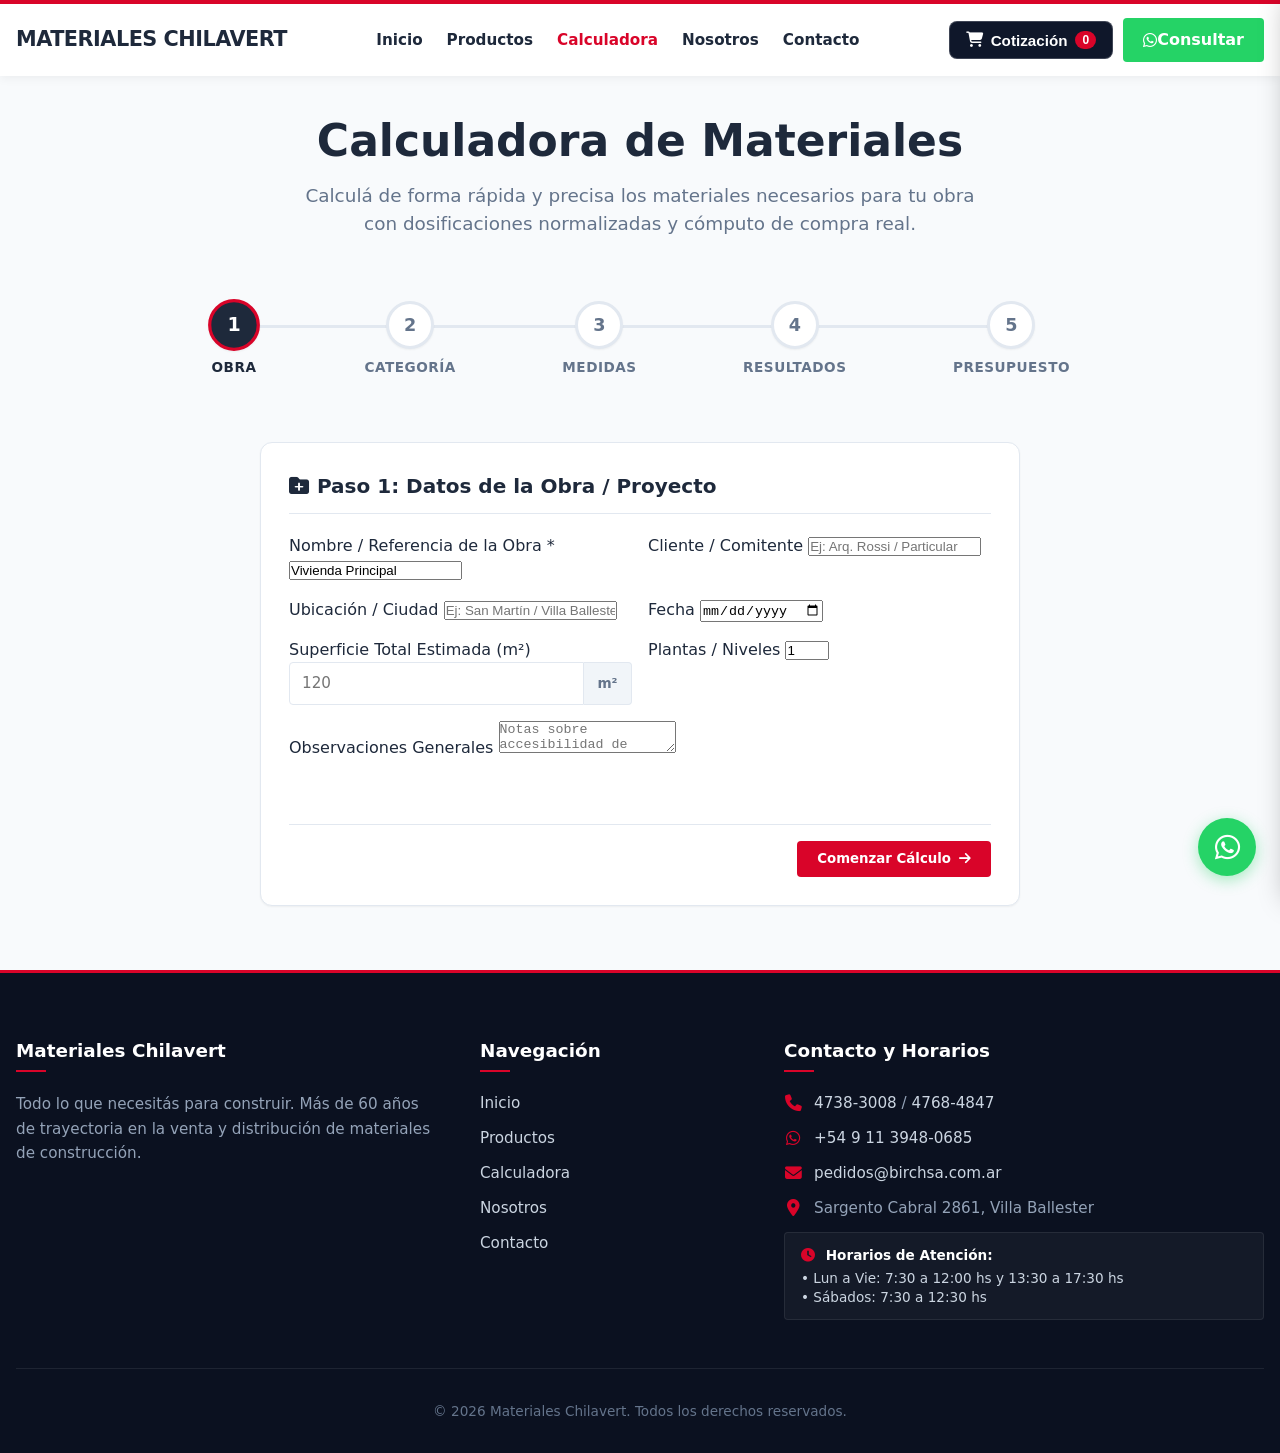
==== commit 70f96154: "Fix complete mobile responsiveness: header layout, menu drawer, hero sizing, indicator dots, and res" ====
--- a/calculadora.html
+++ b/calculadora.html
@@ -13,28 +13,31 @@
 </head>
 <body>
 
-    <header class="site-header">
+        <header class="site-header">
         <div class="container header-container">
             <a href="index.html" class="logo" id="logo-text">Materiales Chilavert</a>
-            
-            <button class="mobile-menu-btn" id="mobile-menu-btn">
-                <i class="fa-solid fa-bars"></i>
-            </button>
             
             <nav class="main-nav" id="main-nav">
                 <ul>
                     <li><a href="index.html">Inicio</a></li>
                     <li><a href="productos.html">Productos</a></li>
-                    <li><a href="calculadora.html" style="color: var(--color-accent); font-weight: 700;">Calculadora</a></li>
+                    <li><a href="calculadora.html" style="color: var(--color-accent)">Calculadora</a></li>
                     <li><a href="nosotros.html">Nosotros</a></li>
-                    
                     <li><a href="contacto.html">Contacto</a></li>
                 </ul>
             </nav>
-            
-            <a href="#" class="btn btn-whatsapp header-cta" id="header-whatsapp-btn">
-                <i class="fa-brands fa-whatsapp" style="margin-right: 8px;"></i> Consultar
-            </a>
+
+            <div class="header-actions">
+                <button class="btn-cart-nav" id="cart-nav-btn" title="Ver carrito de cotización">
+                    <i class="fa-solid fa-cart-shopping"></i> <span class="cart-btn-text">Cotización</span> <span class="cart-badge">0</span>
+                </button>
+                <a href="https://wa.me/5491139480685?text=Hola,%20quisiera%20hacer%20una%20consulta" class="btn btn-whatsapp header-cta" target="_blank">
+                    <i class="fa-brands fa-whatsapp"></i> <span>Consultar</span>
+                </a>
+                <button class="mobile-menu-btn" id="mobile-menu-btn" aria-label="Abrir menú">
+                    <i class="fa-solid fa-bars"></i>
+                </button>
+            </div>
         </div>
     </header>
 
--- a/css/style.css
+++ b/css/style.css
@@ -1,24 +1,22 @@
-/* CSS Reset & Global Styles */
+﻿/* Global Styles & Design System - Materiales Chilavert */
+
 * {
+    box-sizing: border-box;
     margin: 0;
     padding: 0;
-    box-sizing: border-box;
 }
 
 body {
     font-family: var(--font-main);
     color: var(--color-text-main);
     background-color: var(--color-bg-light);
-    line-height: 1.6;
+    line-height: 1.5;
+    -webkit-font-smoothing: antialiased;
 }
 
 a {
+    color: inherit;
     text-decoration: none;
-    color: inherit;
-}
-
-ul {
-    list-style: none;
 }
 
 img {
@@ -27,32 +25,51 @@
     display: block;
 }
 
+/* Layout Utilities */
 .container {
     width: 100%;
-    max-width: var(--container-max);
+    max-width: var(--max-width);
     margin: 0 auto;
     padding: 0 var(--space-md);
 }
 
-/* Utilities */
-.text-center { text-align: center; }
-.mb-sm { margin-bottom: var(--space-sm); }
-.mb-md { margin-bottom: var(--space-md); }
-.mb-lg { margin-bottom: var(--space-lg); }
-.mb-xl { margin-bottom: var(--space-xl); }
+.section {
+    padding: var(--space-xl) 0;
+}
+
+.section-title {
+    font-size: 2rem;
+    color: var(--color-primary);
+    margin-bottom: var(--space-lg);
+    text-align: center;
+    font-weight: 800;
+}
+
+.grid-3 {
+    display: grid;
+    grid-template-columns: repeat(auto-fit, minmax(280px, 1fr));
+    gap: var(--space-lg);
+}
+
+.grid-4 {
+    display: grid;
+    grid-template-columns: repeat(auto-fit, minmax(240px, 1fr));
+    gap: var(--space-md);
+}
 
 /* Buttons */
 .btn {
     display: inline-flex;
     align-items: center;
     justify-content: center;
-    padding: 0.75rem 1.5rem;
-    border-radius: var(--radius-md);
-    font-weight: 600;
-    transition: all 0.3s ease;
+    padding: 0.65rem 1.25rem;
+    font-weight: 700;
+    border-radius: var(--radius-sm);
     cursor: pointer;
     border: none;
-    font-size: 1rem;
+    transition: all 0.2s ease;
+    text-align: center;
+    font-family: inherit;
 }
 
 .btn-primary {
@@ -85,7 +102,7 @@
 /* Header */
 .site-header {
     background-color: var(--color-white);
-    box-shadow: var(--shadow-sm);
+    box-shadow: 0 2px 10px rgba(0, 0, 0, 0.06);
     position: sticky;
     top: 0;
     z-index: 1000;
@@ -96,46 +113,64 @@
     display: flex;
     justify-content: space-between;
     align-items: center;
-    height: 80px;
+    height: 72px;
+    padding: 0 1rem;
 }
 
 .logo {
-    font-size: 1.5rem;
+    font-size: 1.3rem;
     font-weight: 800;
     color: var(--color-primary);
     text-transform: uppercase;
     letter-spacing: -0.5px;
+    text-decoration: none;
+    line-height: 1.15;
 }
 
 .main-nav ul {
     display: flex;
-    gap: 2rem;
+    gap: 1.5rem;
+    list-style: none;
+    margin: 0;
+    padding: 0;
 }
 
 .main-nav a {
-    font-weight: 500;
-    transition: color 0.3s ease;
+    font-weight: 600;
+    font-size: 0.95rem;
+    color: var(--color-text-main);
+    text-decoration: none;
+    transition: color 0.2s ease;
 }
 
 .main-nav a:hover {
     color: var(--color-accent);
 }
 
+.header-actions {
+    display: flex;
+    align-items: center;
+    gap: 10px;
+}
+
 .mobile-menu-btn {
     display: none;
-    font-size: 1.5rem;
+    font-size: 1.4rem;
     background: none;
     border: none;
     cursor: pointer;
     color: var(--color-primary);
-}
-
-/* Hero Section con Carrusel Vertical - Foto Expandida y Clara */
+    padding: 6px 8px;
+    border-radius: var(--radius-sm);
+    line-height: 1;
+}
+
+/* Hero Section con Carrusel Vertical Cíclico */
 .hero-slider-section {
     position: relative;
     overflow: hidden;
-    min-height: 640px;
-    height: 75vh;
+    min-height: 560px;
+    height: 72vh;
     display: flex;
     align-items: center;
     justify-content: center;
@@ -158,20 +193,10 @@
     width: 100%;
     height: 100%;
     background-size: cover;
-    background-position: center 35%;
+    background-position: center center;
     background-repeat: no-repeat;
-    image-rendering: -webkit-optimize-contrast;
-    image-rendering: high-quality;
-    width: 100%;
-    height: 100%;
     opacity: 0;
-    transform: translateY(100%);
-    transition: transform 0.9s cubic-bezier(0.4, 0, 0.2, 1), opacity 0.9s ease;
-}
-
-/* Sin fondo oscuro que tape la foto */
-.hero-slide::after {
-    display: none;
+    pointer-events: none;
 }
 
 .hero-slide.active {
@@ -180,45 +205,66 @@
     z-index: 2;
 }
 
-.hero-slide.prev {
+.hero-slide.idle-bottom {
     opacity: 0;
-    transform: translateY(-100%);
+    transform: translateY(100%);
     z-index: 1;
+}
+
+.hero-slide.animating.prev {
+    opacity: 1;
+    transform: translateY(0);
+    animation: slideUpOut 0.95s cubic-bezier(0.65, 0, 0.35, 1) forwards;
+    z-index: 2;
+}
+
+.hero-slide.animating.active {
+    opacity: 1;
+    transform: translateY(100%);
+    animation: slideUpIn 0.95s cubic-bezier(0.65, 0, 0.35, 1) forwards;
+    z-index: 3;
+}
+
+@keyframes slideUpOut {
+    0% { transform: translateY(0); }
+    100% { transform: translateY(-100%); }
+}
+
+@keyframes slideUpIn {
+    0% { transform: translateY(100%); }
+    100% { transform: translateY(0); }
 }
 
 .hero-content {
     position: relative;
     z-index: 10;
+    text-align: center;
     color: var(--color-white);
-    padding: 2.5rem;
-    text-align: center;
-    max-width: 820px;
-    margin: 0 auto;
-    background: rgba(15, 23, 42, 0.72);
+    max-width: 780px;
+    background: rgba(15, 23, 42, 0.75);
     backdrop-filter: blur(10px);
     -webkit-backdrop-filter: blur(10px);
+    padding: 2.75rem 2.25rem;
     border-radius: var(--radius-lg);
     border: 1px solid rgba(255, 255, 255, 0.15);
-    box-shadow: 0 20px 25px -5px rgba(0, 0, 0, 0.4), 0 8px 10px -6px rgba(0, 0, 0, 0.4);
+    box-shadow: 0 20px 40px rgba(0, 0, 0, 0.4);
+    margin: 1.5rem;
 }
 
 .hero-content h1 {
-    font-size: clamp(2.4rem, 5vw, 3.8rem);
+    font-size: 2.8rem;
+    margin-bottom: 1rem;
+    font-weight: 800;
+    letter-spacing: -0.5px;
     line-height: 1.15;
-    margin-bottom: var(--space-md);
-    font-weight: 800;
-    text-shadow: 0 2px 8px rgba(0,0,0,0.5);
-    letter-spacing: -0.5px;
+    text-shadow: 0 2px 4px rgba(0,0,0,0.4);
 }
 
 .hero-content p {
-    font-size: 1.25rem;
+    font-size: 1.2rem;
+    margin-bottom: 2rem;
     color: #e2e8f0;
-    margin-bottom: var(--space-lg);
-    max-width: 680px;
-    margin-left: auto;
-    margin-right: auto;
-    text-shadow: 0 1px 4px rgba(0,0,0,0.5);
+    line-height: 1.6;
 }
 
 .hero-actions {
@@ -228,89 +274,59 @@
     flex-wrap: wrap;
 }
 
-/* Indicadores Verticales del Carrusel */
 .hero-slider-indicators {
     position: absolute;
-    right: 24px;
-    top: 50%;
-    transform: translateY(-50%);
+    bottom: 15px;
+    left: 50%;
+    transform: translateX(-50%);
+    display: flex;
+    flex-direction: row;
+    gap: 8px;
     z-index: 20;
-    display: flex;
-    flex-direction: column;
-    gap: 12px;
 }
 
 .hero-indicator-dot {
-    width: 10px;
-    height: 10px;
-    border-radius: 50%;
+    width: 9px;
+    height: 9px;
+    border-radius: 20px;
     background: rgba(255, 255, 255, 0.4);
     border: none;
     cursor: pointer;
     transition: all 0.3s ease;
-    padding: 0;
 }
 
 .hero-indicator-dot.active {
     background: var(--color-accent);
-    transform: scale(1.4);
-    height: 24px;
-    border-radius: 10px;
-}
-
-/* Sections */
-.section {
-    padding: var(--space-xl) 0;
-}
-
-.section-title {
-    font-size: 2rem;
-    font-weight: 700;
-    color: var(--color-primary);
-    margin-bottom: var(--space-lg);
-    text-align: center;
-}
-
-/* Cards Grid */
-.grid-3 {
-    display: grid;
-    grid-template-columns: repeat(auto-fit, minmax(300px, 1fr));
-    gap: var(--space-lg);
-}
-
-.grid-4 {
-    display: grid;
-    grid-template-columns: repeat(auto-fit, minmax(250px, 1fr));
-    gap: var(--space-lg);
-}
-
-/* Card */
+    width: 26px;
+}
+
+/* Cards de Productos y Categorías */
 .card {
-    background: var(--color-white);
-    border-radius: var(--radius-lg);
+    background-color: var(--color-white);
+    border-radius: var(--radius-md);
     overflow: hidden;
     box-shadow: var(--shadow-sm);
-    transition: transform 0.3s ease, box-shadow 0.3s ease, border-color 0.3s ease;
+    transition: all 0.3s ease;
     border: 1px solid var(--color-border);
     display: flex;
     flex-direction: column;
 }
 
 .card:hover {
-    transform: translateY(-5px);
-    box-shadow: var(--shadow-lg);
+    box-shadow: var(--shadow-md);
+    transform: translateY(-4px);
     border-color: rgba(217, 4, 41, 0.3);
 }
 
 .card-img-wrapper {
+    width: 100%;
     height: 220px;
+    overflow: hidden;
     background-color: #ffffff;
     display: flex;
     align-items: center;
     justify-content: center;
-    overflow: hidden;
-    position: relative;
-    padding: 12px;
+    padding: 1rem;
     border-bottom: 1px solid var(--color-border);
 }
 
@@ -318,66 +334,119 @@
     width: 100%;
     height: 100%;
     object-fit: contain;
-    transition: transform 0.4s cubic-bezier(0.4, 0, 0.2, 1);
+    transition: transform 0.3s ease;
 }
 
 .card:hover .card-img-wrapper img {
-    transform: scale(1.08);
+    transform: scale(1.05);
 }
 
 .card-img-placeholder {
-    height: 220px;
-    background-color: var(--color-bg-alt);
+    width: 100%;
+    height: 200px;
+    background-color: #f1f5f9;
     display: flex;
     align-items: center;
     justify-content: center;
-    color: var(--color-text-light);
-    font-size: 3rem;
-    border-bottom: 1px solid var(--color-border);
+    font-size: 3.5rem;
+    color: var(--color-border);
 }
 
 .card-body {
     padding: var(--space-md);
     display: flex;
     flex-direction: column;
-    flex-grow: 1;
+    flex: 1;
 }
 
 .card-title {
-    font-size: 1.25rem;
+    font-size: 1.15rem;
     font-weight: 700;
-    margin-bottom: var(--space-sm);
+    margin-bottom: var(--space-xs);
     color: var(--color-primary);
+    line-height: 1.3;
 }
 
 .card-desc {
     color: var(--color-text-light);
+    font-size: 0.9rem;
     margin-bottom: var(--space-md);
-    flex-grow: 1;
-}
-
-/* Floating WhatsApp */
-.fab-whatsapp {
-    position: fixed;
-    bottom: 20px;
-    right: 20px;
-    background-color: var(--color-whatsapp);
-    color: white;
-    width: 60px;
-    height: 60px;
-    border-radius: 50%;
+    flex: 1;
+    line-height: 1.5;
+}
+
+/* Carrusel Continuo de Marcas */
+.brands-carousel-section {
+    padding: 3rem 0;
+    background: #ffffff;
+    overflow: hidden;
+    position: relative;
+    border-top: 1px solid var(--color-border);
+    border-bottom: 1px solid var(--color-border);
+}
+
+.brands-carousel-header {
+    text-align: center;
+    margin-bottom: 1.75rem;
+}
+
+.brands-carousel-wrapper {
+    width: 100%;
+    overflow: hidden;
+    position: relative;
+    mask-image: linear-gradient(to right, transparent, black 6%, black 94%, transparent);
+    -webkit-mask-image: linear-gradient(to right, transparent, black 6%, black 94%, transparent);
+}
+
+.brands-track {
+    display: flex;
+    gap: 3.5rem;
+    width: max-content;
+    animation: scrollBrands 24s linear infinite;
+    padding: 0.5rem 0;
+    align-items: center;
+}
+
+.brands-track:hover {
+    animation-play-state: paused;
+}
+
+.brand-item {
+    background: transparent !important;
+    border: none !important;
+    box-shadow: none !important;
+    padding: 0 !important;
+    margin: 0 !important;
     display: flex;
     align-items: center;
     justify-content: center;
-    font-size: 2rem;
-    box-shadow: var(--shadow-lg);
-    z-index: 1000;
-    transition: transform 0.3s ease;
-}
-
-.fab-whatsapp:hover {
-    transform: scale(1.1);
-    background-color: var(--color-whatsapp-hover);
+    flex-shrink: 0;
+    transition: transform 0.25s ease, opacity 0.25s ease;
+    opacity: 0.85;
+}
+
+.brand-item:hover {
+    transform: scale(1.12);
+    opacity: 1;
+}
+
+.brand-logo-img {
+    height: 38px;
+    max-width: 135px;
+    object-fit: contain;
+    display: block;
+}
+
+.brand-text-name {
+    font-size: 1.05rem;
+    font-weight: 800;
+    color: var(--color-primary);
+    white-space: nowrap;
+}
+
+@keyframes scrollBrands {
+    0% { transform: translateX(0); }
+    100% { transform: translateX(-50%); }
 }
 
 /* Banner CTA Institucional */
@@ -398,14 +467,6 @@
     align-items: center;
     justify-content: space-between;
     gap: 2.5rem;
-}
-
-@media (max-width: 900px) {
-    .home-cta-card {
-        flex-direction: column;
-        text-align: center;
-        padding: 2rem 1.5rem;
-    }
 }
 
 .home-cta-badge {
@@ -434,7 +495,7 @@
     margin: 0;
 }
 
-/* Footer Profesional y Prolijo */
+/* Footer Profesional */
 .site-footer {
     background-color: #0b1120;
     color: #94a3b8;
@@ -447,13 +508,6 @@
     grid-template-columns: 1.3fr 0.8fr 1.5fr;
     gap: 3rem;
     margin-bottom: 3rem;
-}
-
-@media (max-width: 900px) {
-    .footer-grid {
-        grid-template-columns: 1fr;
-        gap: 2rem;
-    }
 }
 
 .footer-col h3 {
@@ -546,17 +600,55 @@
     color: #64748b;
 }
 
-/* Responsive */
-@media (max-width: 768px) {
+/* Floating Action Button (WhatsApp) */
+.fab-whatsapp {
+    position: fixed;
+    bottom: 24px;
+    right: 24px;
+    background-color: var(--color-whatsapp);
+    color: var(--color-white);
+    width: 58px;
+    height: 58px;
+    border-radius: 50%;
+    display: flex;
+    align-items: center;
+    justify-content: center;
+    font-size: 1.8rem;
+    box-shadow: 0 4px 15px rgba(37, 211, 102, 0.4);
+    z-index: 999;
+    transition: transform 0.3s ease, background-color 0.3s ease;
+}
+
+.fab-whatsapp:hover {
+    transform: scale(1.1);
+    background-color: var(--color-whatsapp-hover);
+    color: white;
+}
+
+/* ===================================================
+   RESPONSIVE MEDIA QUERIES (TABLETS & SMARTPHONES)
+=================================================== */
+@media (max-width: 900px) {
+    .header-container {
+        height: 62px;
+        padding: 0 0.85rem;
+    }
+
+    .logo {
+        font-size: 1.1rem;
+        max-width: 165px;
+    }
+
     .main-nav {
-        display: none; /* Mobile menu logic via JS */
+        display: none;
         position: absolute;
-        top: 80px;
+        top: 62px;
         left: 0;
         width: 100%;
         background: var(--color-white);
-        box-shadow: var(--shadow-md);
-        padding: var(--space-md);
+        box-shadow: 0 12px 25px rgba(0,0,0,0.18);
+        padding: 1.25rem 1.5rem;
+        border-bottom: 3px solid var(--color-accent);
     }
     
     .main-nav.active {
@@ -565,93 +657,107 @@
     
     .main-nav ul {
         flex-direction: column;
-        gap: 1rem;
+        gap: 0.85rem;
+    }
+
+    .main-nav a {
+        font-size: 1.05rem;
+        display: block;
+        padding: 0.35rem 0;
     }
     
     .mobile-menu-btn {
-        display: block;
-    }
-    
+        display: inline-flex;
+        align-items: center;
+        justify-content: center;
+    }
+
+    .header-cta {
+        display: none; /* Hide header text button on mobile, FAB is already active */
+    }
+
+    .cart-btn-text {
+        display: none; /* Only show Cart Icon + Counter Badge on mobile */
+    }
+
+    .btn-cart-nav {
+        padding: 0.45rem 0.75rem;
+        font-size: 0.85rem;
+    }
+
+    /* Hero Responsive */
+    .hero-slider-section {
+        min-height: 480px;
+        height: auto;
+        padding: 3rem 0;
+    }
+
+    .hero-content {
+        padding: 1.75rem 1.25rem;
+        margin: 1rem 0.75rem;
+    }
+
+    .hero-content h1 {
+        font-size: 1.75rem;
+        margin-bottom: 0.75rem;
+    }
+
+    .hero-content p {
+        font-size: 0.98rem;
+        margin-bottom: 1.25rem;
+    }
+
     .hero-actions {
         flex-direction: column;
-    }
-    
-    .btn {
+        gap: 0.65rem;
+    }
+
+    .hero-actions .btn {
         width: 100%;
-    }
-}
-
-/* Carrusel Continuo de Marcas - Logos Limpios Sin Bordes Ni Plantillas */
-.brands-carousel-section {
-    padding: 2.5rem 0;
-    background: #ffffff;
-    overflow: hidden;
-    position: relative;
-    border-top: 1px solid var(--color-border);
-    border-bottom: 1px solid var(--color-border);
-}
-
-.brands-carousel-header {
-    text-align: center;
-    margin-bottom: 1.5rem;
-}
-
-.brands-carousel-wrapper {
-    width: 100%;
-    overflow: hidden;
-    position: relative;
-    mask-image: linear-gradient(to right, transparent, black 6%, black 94%, transparent);
-    -webkit-mask-image: linear-gradient(to right, transparent, black 6%, black 94%, transparent);
-}
-
-.brands-track {
-    display: flex;
-    gap: 4rem;
-    width: max-content;
-    animation: scrollBrands 24s linear infinite;
-    padding: 0.5rem 0;
-    align-items: center;
-}
-
-.brands-track:hover {
-    animation-play-state: paused;
-}
-
-.brand-item {
-    background: transparent !important;
-    border: none !important;
-    box-shadow: none !important;
-    padding: 0 !important;
-    margin: 0 !important;
-    display: flex;
-    align-items: center;
-    justify-content: center;
-    flex-shrink: 0;
-    transition: transform 0.25s ease, opacity 0.25s ease;
-    opacity: 0.85;
-}
-
-.brand-item:hover {
-    transform: scale(1.12);
-    opacity: 1;
-}
-
-.brand-logo-img {
-    height: 38px;
-    max-width: 135px;
-    object-fit: contain;
-    display: block;
-}
-
-.brand-text-name {
-    font-size: 1.05rem;
-    font-weight: 800;
-    color: var(--color-primary);
-    white-space: nowrap;
-    letter-spacing: -0.2px;
-}
-
-@keyframes scrollBrands {
-    0% { transform: translateX(0); }
-    100% { transform: translateX(-50%); }
-}
+        padding: 0.75rem;
+        font-size: 0.95rem;
+    }
+
+    .hero-slider-indicators {
+        bottom: 8px;
+    }
+
+    /* Grids & Cards Responsive */
+    .grid-4, .grid-3 {
+        grid-template-columns: 1fr;
+        gap: 1.25rem;
+    }
+
+    .catalog-layout {
+        grid-template-columns: 1fr;
+    }
+
+    .contact-grid {
+        grid-template-columns: 1fr;
+        gap: 1.5rem;
+    }
+
+    .home-cta-card {
+        flex-direction: column;
+        text-align: center;
+        padding: 2rem 1.5rem;
+        gap: 1.5rem;
+    }
+
+    .home-cta-title {
+        font-size: 1.65rem;
+    }
+
+    .home-cta-desc {
+        font-size: 0.95rem;
+    }
+
+    .footer-grid {
+        grid-template-columns: 1fr;
+        gap: 2rem;
+    }
+
+    .brands-track {
+        gap: 2.5rem;
+    }
+}
--- a/css/cart.css
+++ b/css/cart.css
@@ -320,3 +320,16 @@
 .btn-add-cart:hover {
     background: var(--color-accent);
 }
+
+@media (max-width: 480px) {
+    .cart-drawer {
+        max-width: 100%;
+        width: 100%;
+    }
+    .cart-toast {
+        left: 12px;
+        right: 12px;
+        bottom: 16px;
+        font-size: 0.85rem;
+    }
+}
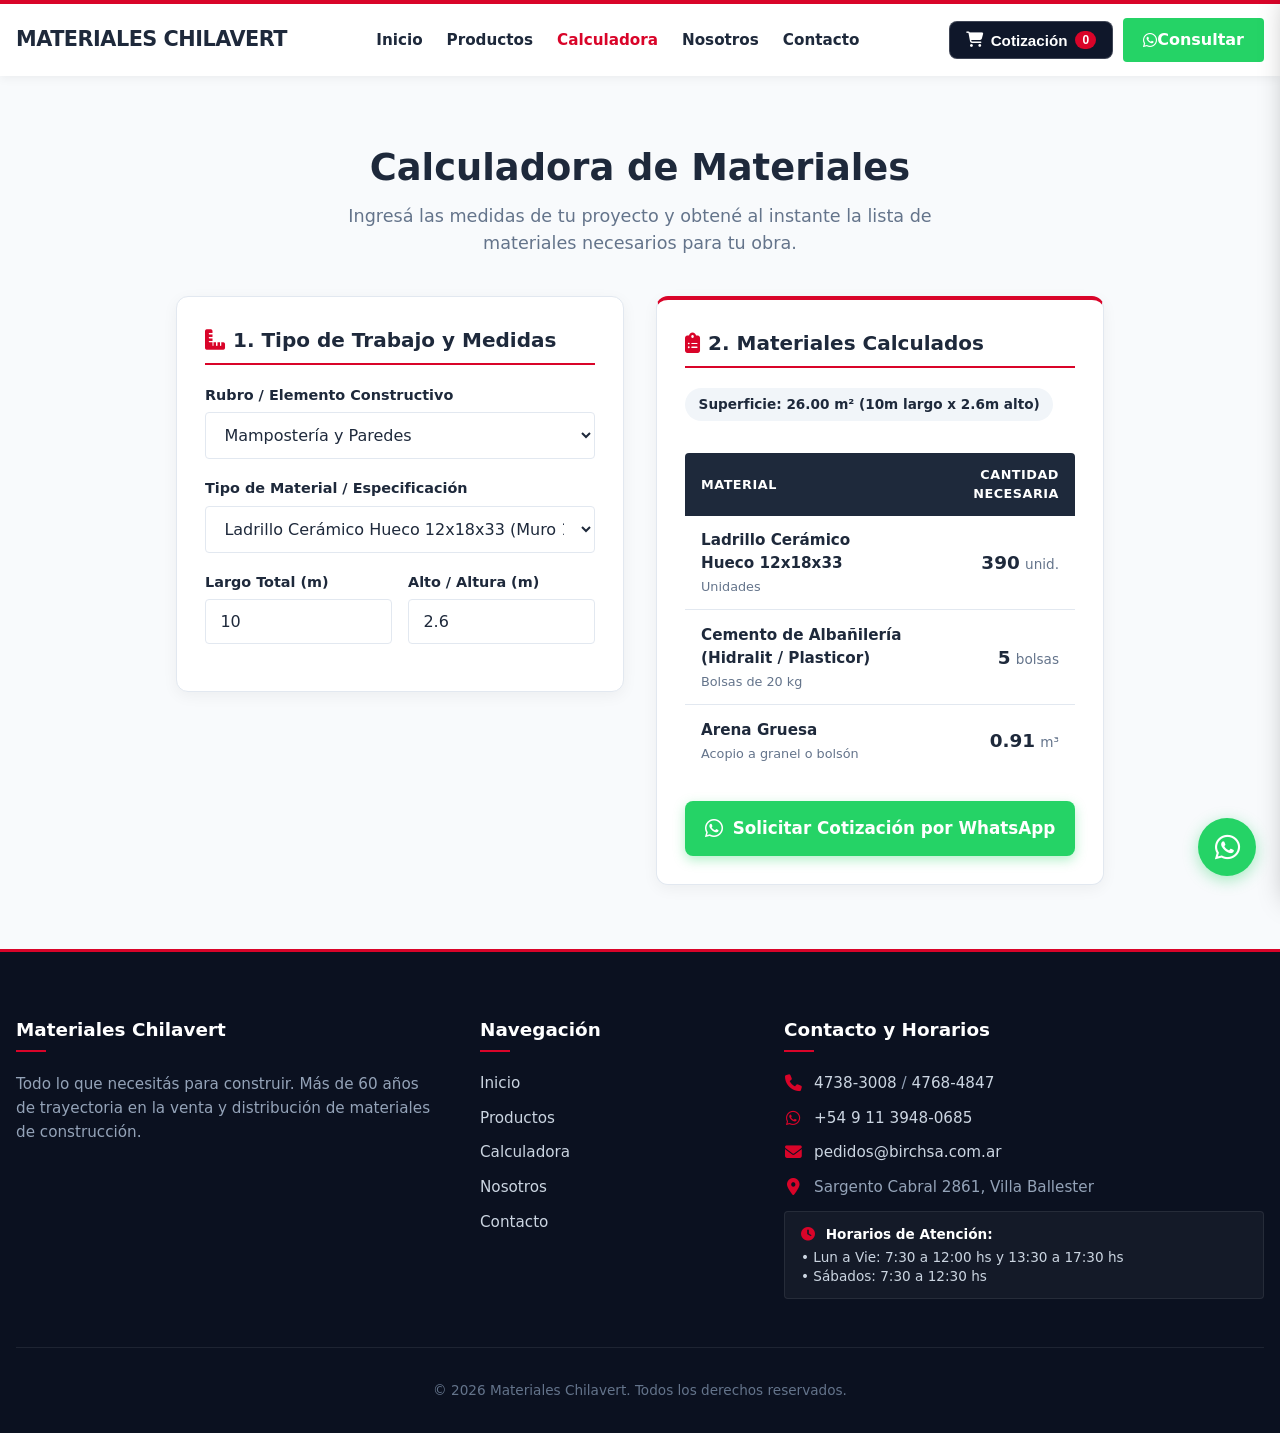
==== commit f2b3a8f7: "Simplify calculator: remove step 1 project data, waste %, openings deduction, prices, labor costs, w" ====
--- a/calculadora.html
+++ b/calculadora.html
@@ -1,10 +1,10 @@
-﻿<!DOCTYPE html>
+<!DOCTYPE html>
 <html lang="es">
 <head>
     <meta charset="UTF-8">
     <meta name="viewport" content="width=device-width, initial-scale=1.0">
-    <title>Calculadora Profesional de Materiales | Materiales Chilavert</title>
-    <meta name="description" content="Calculá de forma rápida y precisa los materiales para tu obra. Cómputo métrico y presupuesto de mampostería, hormigón, contrapisos, revoques y pintura.">
+    <title>Calculadora de Materiales | Materiales Chilavert</title>
+    <meta name="description" content="Calculá con exactitud los materiales para tus muros, contrapisos, revoques, hormigón y pisos con cotización directa por WhatsApp.">
     <link rel="stylesheet" href="css/variables.css">
     <link rel="stylesheet" href="css/style.css">
     <link rel="stylesheet" href="css/calculator.css">
@@ -13,7 +13,7 @@
 </head>
 <body>
 
-        <header class="site-header">
+    <header class="site-header">
         <div class="container header-container">
             <a href="index.html" class="logo" id="logo-text">Materiales Chilavert</a>
             
@@ -41,195 +41,83 @@
         </div>
     </header>
 
-    <main class="calc-container container">
-        <!-- Header de Seccion -->
+    <main class="calc-container">
         <div class="calc-header">
             <h1>Calculadora de Materiales</h1>
-            <p>Calculá de forma rápida y precisa los materiales necesarios para tu obra con dosificaciones normalizadas y cómputo de compra real.</p>
+            <p>Ingresá las medidas de tu proyecto y obtené al instante la lista de materiales necesarios para tu obra.</p>
         </div>
 
-        <!-- Stepper Wizard -->
-        <div class="calc-stepper no-print">
-            <div class="step-item active" data-step="1">
-                <div class="step-circle">1</div>
-                <div class="step-label">Obra</div>
-            </div>
-            <div class="step-item" data-step="2">
-                <div class="step-circle">2</div>
-                <div class="step-label">Categoría</div>
-            </div>
-            <div class="step-item" data-step="3">
-                <div class="step-circle">3</div>
-                <div class="step-label">Medidas</div>
-            </div>
-            <div class="step-item" data-step="4">
-                <div class="step-circle">4</div>
-                <div class="step-label">Resultados</div>
-            </div>
-            <div class="step-item" data-step="5">
-                <div class="step-circle">5</div>
-                <div class="step-label">Presupuesto</div>
-            </div>
-        </div>
+        <div class="calc-grid">
+            <!-- Formulario de Entrada -->
+            <div class="calc-card">
+                <h3 class="calc-card-title">
+                    <i class="fa-solid fa-ruler-combined" style="color: var(--color-accent);"></i> 1. Tipo de Trabajo y Medidas
+                </h3>
 
-        <!-- PASO 1: Datos de la Obra -->
-        <section class="calc-step-panel active" data-step="1">
-            <div class="calc-card" style="max-width: 760px; margin: 0 auto;">
-                <h3 class="calc-card-title"><i class="fa-solid fa-folder-plus"></i> Paso 1: Datos de la Obra / Proyecto</h3>
-                <div class="form-row">
-                    <div class="form-group">
-                        <label for="work-name">Nombre / Referencia de la Obra *</label>
-                        <input type="text" id="work-name" class="form-control" placeholder="Ej: Vivienda Unifamiliar Lote 42" value="Vivienda Principal" required>
+                <div class="calc-form-group">
+                    <label for="calc-category">Rubro / Elemento Constructivo</label>
+                    <select id="calc-category">
+                        <option value="muros">Mampostería y Paredes</option>
+                        <option value="contrapisos">Contrapisos y Carpetas</option>
+                        <option value="revoques">Revoques e Impermeabilizaciones</option>
+                        <option value="hormigon">Hormigón Estructural (H-21)</option>
+                        <option value="pisos">Colocación de Pisos y Porcelanatos</option>
+                    </select>
+                </div>
+
+                <div class="calc-form-group">
+                    <label for="calc-item">Tipo de Material / Especificación</label>
+                    <select id="calc-item"></select>
+                </div>
+
+                <div class="calc-dim-row">
+                    <div class="calc-form-group">
+                        <label for="calc-length">Largo Total (m)</label>
+                        <input type="number" id="calc-length" value="10" min="0.1" step="0.1">
                     </div>
-                    <div class="form-group">
-                        <label for="work-client">Cliente / Comitente</label>
-                        <input type="text" id="work-client" class="form-control" placeholder="Ej: Arq. Rossi / Particular">
+                    <div class="calc-form-group">
+                        <label for="calc-height" id="dim-height-label">Alto / Altura (m)</label>
+                        <input type="number" id="calc-height" value="2.6" min="0.1" step="0.1">
                     </div>
                 </div>
-                <div class="form-row">
-                    <div class="form-group">
-                        <label for="work-location">Ubicación / Ciudad</label>
-                        <input type="text" id="work-location" class="form-control" placeholder="Ej: San Martín / Villa Ballester">
-                    </div>
-                    <div class="form-group">
-                        <label for="work-date">Fecha</label>
-                        <input type="date" id="work-date" class="form-control">
-                    </div>
-                </div>
-                <div class="form-row">
-                    <div class="form-group">
-                        <label for="work-area">Superficie Total Estimada (m²)</label>
-                        <div class="input-with-unit">
-                            <input type="number" id="work-area" placeholder="120">
-                            <span class="input-unit-badge">m²</span>
-                        </div>
-                    </div>
-                    <div class="form-group">
-                        <label for="work-floors">Plantas / Niveles</label>
-                        <input type="number" id="work-floors" class="form-control" value="1" min="1" max="10">
-                    </div>
-                </div>
-                <div class="form-group mb-lg">
-                    <label for="work-notes">Observaciones Generales</label>
-                    <textarea id="work-notes" class="form-control" rows="2" placeholder="Notas sobre accesibilidad de camión, acopio o particularidades..."></textarea>
-                </div>
 
-                <div class="calc-nav-actions" style="justify-content: flex-end;">
-                    <button type="button" class="btn btn-accent" data-action="next-step">
-                        Comenzar Cálculo <i class="fa-solid fa-arrow-right" style="margin-left: 8px;"></i>
-                    </button>
-                </div>
-            </div>
-        </section>
-
-        <!-- PASO 2: Seleccion de Modulo Constructivo -->
-        <section class="calc-step-panel" data-step="2">
-            <h2 class="section-title">Paso 2: ¿Qué rubro deseás calcular?</h2>
-            <div class="module-grid">
-                <div class="module-card selected" data-module="muros">
-                    <i class="fa-solid fa-border-all module-icon"></i>
-                    <div class="module-title">Muros y Mamposterías</div>
-                    <div class="module-desc">Ladrillos huecos, comunes, portantes, Retak y bloques con mortero y revoque.</div>
-                </div>
-                <div class="module-card" data-module="pisos">
-                    <i class="fa-solid fa-table-cells module-icon"></i>
-                    <div class="module-title">Pisos y Revestimientos</div>
-                    <div class="module-desc">Porcelanatos y cerámicas, cálculo de cajas, bolsas de adhesivo y pastina.</div>
-                </div>
-                <div class="module-card" data-module="contrapisos">
-                    <i class="fa-solid fa-trowel module-icon"></i>
-                    <div class="module-title">Contrapisos</div>
-                    <div class="module-desc">Contrapisos de cascote o piedra granza, cómputo de cemento, cal y áridos.</div>
-                </div>
-                <div class="module-card" data-module="carpetas">
-                    <i class="fa-solid fa-layer-group module-icon"></i>
-                    <div class="module-title">Carpetas de Nivelación</div>
-                    <div class="module-desc">Dosificación 1:3 para asiento de pisos, espesores y metros de arena y cemento.</div>
-                </div>
-                <div class="module-card" data-module="pintura">
-                    <i class="fa-solid fa-paint-roller module-icon"></i>
-                    <div class="module-title">Pintura y Terminaciones</div>
-                    <div class="module-desc">Látex exterior e interior, fijador sellador y cálculo de envases comerciales.</div>
-                </div>
-                <div class="module-card" data-module="hormigon">
-                    <i class="fa-solid fa-monument module-icon"></i>
-                    <div class="module-title">Hormigón Estructural</div>
-                    <div class="module-desc">Columnas, vigas, losas, plateas y bases H-21 con acero y encofrado estimado.</div>
-                </div>
-                <div class="module-card" data-module="acero">
-                    <i class="fa-solid fa-bars-staggered module-icon"></i>
-                    <div class="module-title">Hierros y Armaduras</div>
-                    <div class="module-desc">Planilla de despiece de barras ADN 420 (6mm a 25mm), metros y kilos.</div>
+                <div class="calc-form-group" id="dim-thickness-group" style="display: none;">
+                    <label for="calc-thickness">Espesor (cm)</label>
+                    <input type="number" id="calc-thickness" value="10" min="1" step="0.5">
                 </div>
             </div>
 
-            <div class="calc-nav-actions">
-                <button type="button" class="btn btn-primary" data-action="prev-step">
-                    <i class="fa-solid fa-arrow-left" style="margin-right: 8px;"></i> Volver a Datos de Obra
-                </button>
+            <!-- Resultados y Envío por WhatsApp -->
+            <div class="calc-results-card">
+                <h3 class="calc-card-title">
+                    <i class="fa-solid fa-clipboard-list" style="color: var(--color-accent);"></i> 2. Materiales Calculados
+                </h3>
+
+                <div class="calc-summary-badge" id="calc-summary-badge">
+                    Superficie: 26.00 m²
+                </div>
+
+                <div class="calc-table-wrapper">
+                    <table class="calc-table">
+                        <thead>
+                            <tr>
+                                <th>Material</th>
+                                <th>Cantidad Necesaria</th>
+                            </tr>
+                        </thead>
+                        <tbody id="calc-results-tbody">
+                            <!-- Inyectado por JS -->
+                        </tbody>
+                    </table>
+                </div>
+
+                <a href="#" class="btn-calc-whatsapp" id="calc-whatsapp-btn" target="_blank">
+                    <i class="fa-brands fa-whatsapp" style="font-size: 1.3rem;"></i> Solicitar Cotización por WhatsApp
+                </a>
             </div>
-        </section>
-
-        <!-- PASO 3: Formulario de Medidas y Materiales -->
-        <section class="calc-step-panel" data-step="3">
-            <h2 class="section-title">Paso 3: Ingresá las medidas y especificaciones</h2>
-            
-            <div class="calc-form-layout" id="module-form-container">
-                <!-- Se inyecta dinamicamente segun el modulo seleccionado -->
-            </div>
-
-            <div class="calc-nav-actions">
-                <button type="button" class="btn btn-primary" data-action="prev-step">
-                    <i class="fa-solid fa-arrow-left" style="margin-right: 8px;"></i> Cambiar Rubro
-                </button>
-                <button type="button" class="btn btn-accent" data-action="next-step">
-                    Calcular Materiales <i class="fa-solid fa-calculator" style="margin-left: 8px;"></i>
-                </button>
-            </div>
-        </section>
-
-        <!-- PASO 4: Resultados y Auditoria -->
-        <section class="calc-step-panel" data-step="4">
-            <h2 class="section-title">Paso 4: Resultados del Cálculo</h2>
-            
-            <div id="results-view-container">
-                <!-- Inyectado dinamicamente -->
-            </div>
-
-            <div class="calc-nav-actions">
-                <button type="button" class="btn btn-primary" data-action="prev-step">
-                    <i class="fa-solid fa-arrow-left" style="margin-right: 8px;"></i> Ajustar Medidas
-                </button>
-                <button type="button" class="btn btn-accent" data-action="next-step">
-                    Ver Presupuesto Consolidado <i class="fa-solid fa-arrow-right" style="margin-left: 8px;"></i>
-                </button>
-            </div>
-        </section>
-
-        <!-- PASO 5: Presupuesto Maestro y Cotizacion -->
-        <section class="calc-step-panel" data-step="5">
-            <h2 class="section-title">Paso 5: Presupuesto Maestro Consolidado</h2>
-            
-            <div id="master-budget-container">
-                <!-- Inyectado dinamicamente -->
-            </div>
-        </section>
+        </div>
     </main>
 
-    <!-- Modal de Transparencia y Memoria de Calculo -->
-    <div class="calc-modal-backdrop" id="calc-trace-modal">
-        <div class="calc-modal">
-            <div class="modal-header">
-                <h3 style="margin: 0; color: var(--color-primary);"><i class="fa-solid fa-calculator"></i> Memoria de Cálculo y Fórmulas</h3>
-                <button type="button" id="close-trace-modal" style="background: none; border: none; font-size: 1.5rem; cursor: pointer; color: var(--color-text-light);">&times;</button>
-            </div>
-            <div id="trace-modal-content">
-                <!-- Pasos de calculo inyectados -->
-            </div>
-        </div>
-    </div>
-
-    <!-- Footer -->
     <!-- Footer -->
     <footer class="site-footer">
         <div class="container">
@@ -270,16 +158,14 @@
     </footer>
 
     <!-- FAB WhatsApp -->
-    <a href="#" class="fab-whatsapp" id="fab-whatsapp" title="Consultar por WhatsApp">
+    <a href="https://wa.me/5491139480685?text=Hola,%20quisiera%20hacer%20una%20consulta" class="fab-whatsapp" id="fab-whatsapp" target="_blank" title="Consultar por WhatsApp">
         <i class="fa-brands fa-whatsapp"></i>
     </a>
 
-    <!-- Scripts en orden de dependencia -->
+    <!-- Scripts -->
     <script src="js/config.js"></script>
-    <script src="js/data.js"></script>
     <script src="js/cart.js"></script>
     <script src="js/calculator-engine.js"></script>
     <script src="js/main.js"></script>
-    <script src="js/calculator-ui.js"></script>
 </body>
 </html>
--- a/css/style.css
+++ b/css/style.css
@@ -165,16 +165,17 @@
     line-height: 1;
 }
 
-/* Hero Section con Carrusel Vertical Cíclico */
+/* Hero Section con Carrusel Vertical Cíclico - Imagen Amplia y Nítida */
 .hero-slider-section {
     position: relative;
     overflow: hidden;
-    min-height: 560px;
-    height: 72vh;
-    display: flex;
-    align-items: center;
+    min-height: 600px;
+    height: 78vh;
+    display: flex;
+    align-items: flex-end;
     justify-content: center;
     background-color: #0f172a;
+    padding-bottom: 2.5rem;
 }
 
 .hero-slides-wrapper {
@@ -240,36 +241,38 @@
     z-index: 10;
     text-align: center;
     color: var(--color-white);
-    max-width: 780px;
-    background: rgba(15, 23, 42, 0.75);
-    backdrop-filter: blur(10px);
-    -webkit-backdrop-filter: blur(10px);
-    padding: 2.75rem 2.25rem;
+    max-width: 740px;
+    background: rgba(15, 23, 42, 0.32);
+    backdrop-filter: blur(6px);
+    -webkit-backdrop-filter: blur(6px);
+    padding: 2rem 2.25rem;
     border-radius: var(--radius-lg);
-    border: 1px solid rgba(255, 255, 255, 0.15);
-    box-shadow: 0 20px 40px rgba(0, 0, 0, 0.4);
-    margin: 1.5rem;
+    border: 1px solid rgba(255, 255, 255, 0.25);
+    box-shadow: 0 15px 35px rgba(0, 0, 0, 0.25);
+    margin: 1rem;
+    margin-bottom: 2rem;
 }
 
 .hero-content h1 {
-    font-size: 2.8rem;
-    margin-bottom: 1rem;
+    font-size: 2.6rem;
+    margin-bottom: 0.75rem;
     font-weight: 800;
     letter-spacing: -0.5px;
     line-height: 1.15;
-    text-shadow: 0 2px 4px rgba(0,0,0,0.4);
+    text-shadow: 0 2px 8px rgba(0,0,0,0.6);
 }
 
 .hero-content p {
-    font-size: 1.2rem;
-    margin-bottom: 2rem;
-    color: #e2e8f0;
-    line-height: 1.6;
+    font-size: 1.15rem;
+    margin-bottom: 1.5rem;
+    color: #ffffff;
+    line-height: 1.5;
+    text-shadow: 0 1px 4px rgba(0,0,0,0.5);
 }
 
 .hero-actions {
     display: flex;
-    gap: 1rem;
+    gap: 0.85rem;
     justify-content: center;
     flex-wrap: wrap;
 }
@@ -685,41 +688,54 @@
         font-size: 0.85rem;
     }
 
-    /* Hero Responsive */
+    /* Hero Responsive - Foto Completamente Visible */
     .hero-slider-section {
-        min-height: 480px;
-        height: auto;
-        padding: 3rem 0;
+        min-height: 520px;
+        height: 70vh;
+        display: flex;
+        align-items: flex-end;
+        justify-content: center;
+        padding: 0 0 2rem 0;
     }
 
     .hero-content {
-        padding: 1.75rem 1.25rem;
-        margin: 1rem 0.75rem;
+        background: rgba(15, 23, 42, 0.28);
+        backdrop-filter: blur(4px);
+        -webkit-backdrop-filter: blur(4px);
+        border: 1px solid rgba(255, 255, 255, 0.25);
+        padding: 1.15rem 1rem;
+        margin: 0.75rem;
+        margin-bottom: 1.5rem;
+        border-radius: var(--radius-md);
+        box-shadow: 0 8px 24px rgba(0, 0, 0, 0.25);
     }
 
     .hero-content h1 {
-        font-size: 1.75rem;
-        margin-bottom: 0.75rem;
+        font-size: 1.55rem;
+        margin-bottom: 0.4rem;
+        line-height: 1.2;
     }
 
     .hero-content p {
-        font-size: 0.98rem;
-        margin-bottom: 1.25rem;
+        font-size: 0.9rem;
+        margin-bottom: 1rem;
+        line-height: 1.35;
     }
 
     .hero-actions {
+        display: flex;
         flex-direction: column;
-        gap: 0.65rem;
+        gap: 0.5rem;
     }
 
     .hero-actions .btn {
         width: 100%;
-        padding: 0.75rem;
-        font-size: 0.95rem;
+        padding: 0.6rem 0.85rem;
+        font-size: 0.88rem;
     }
 
     .hero-slider-indicators {
-        bottom: 8px;
+        bottom: 6px;
     }
 
     /* Grids & Cards Responsive */
--- a/css/calculator.css
+++ b/css/calculator.css
@@ -1,443 +1,207 @@
-﻿/* Estilos Profesionales para Calculadora de Materiales */
+/* Estilos para la Calculadora de Materiales - Materiales Chilavert */
+
 .calc-container {
-    padding: var(--space-lg) 0 var(--space-xl);
+    padding: var(--space-xl) 1rem 4rem;
+    max-width: 960px;
+    margin: 0 auto;
 }
 
 .calc-header {
     text-align: center;
-    margin-bottom: var(--space-xl);
+    margin-bottom: 2.5rem;
 }
 
 .calc-header h1 {
-    font-size: clamp(2rem, 4vw, 2.75rem);
-    color: var(--color-primary);
+    font-size: 2.3rem;
     font-weight: 800;
-    margin-bottom: var(--space-sm);
+    color: var(--color-primary);
+    margin-bottom: 0.5rem;
 }
 
 .calc-header p {
     color: var(--color-text-light);
-    font-size: 1.15rem;
-    max-width: 680px;
+    font-size: 1.1rem;
+    max-width: 650px;
     margin: 0 auto;
 }
 
-/* Stepper de Pasos */
-.calc-stepper {
+.calc-grid {
+    display: grid;
+    grid-template-columns: 1fr 1fr;
+    gap: 2rem;
+    align-items: start;
+}
+
+@media (max-width: 850px) {
+    .calc-grid {
+        grid-template-columns: 1fr;
+        gap: 1.5rem;
+    }
+}
+
+.calc-card {
+    background: #ffffff;
+    border: 1px solid var(--color-border);
+    border-radius: var(--radius-lg);
+    padding: 1.75rem;
+    box-shadow: 0 4px 15px rgba(0, 0, 0, 0.05);
+}
+
+.calc-card-title {
+    font-size: 1.25rem;
+    font-weight: 700;
+    color: var(--color-primary);
+    margin-bottom: 1.25rem;
+    padding-bottom: 0.5rem;
+    border-bottom: 2px solid var(--color-accent);
     display: flex;
-    justify-content: space-between;
     align-items: center;
-    position: relative;
-    margin-bottom: var(--space-xl);
-    max-width: 860px;
-    margin-left: auto;
-    margin-right: auto;
-}
-
-.calc-stepper::before {
-    content: "";
-    position: absolute;
-    top: 24px;
-    left: 40px;
-    right: 40px;
-    height: 3px;
-    background: var(--color-border);
-    z-index: 1;
-}
-
-.step-item {
-    position: relative;
-    z-index: 2;
-    display: flex;
-    flex-direction: column;
-    align-items: center;
+    gap: 8px;
+}
+
+.calc-form-group {
+    margin-bottom: 1.2rem;
+}
+
+.calc-form-group label {
+    display: block;
+    font-size: 0.9rem;
+    font-weight: 600;
+    color: var(--color-primary);
+    margin-bottom: 0.35rem;
+}
+
+.calc-form-group select,
+.calc-form-group input {
+    width: 100%;
+    padding: 0.75rem 0.9rem;
+    font-size: 1rem;
+    border: 1px solid var(--color-border);
+    border-radius: var(--radius-sm);
+    background: #ffffff;
+    color: var(--color-text-main);
+    font-family: inherit;
+    transition: border-color 0.2s ease, box-shadow 0.2s ease;
+}
+
+.calc-form-group select:focus,
+.calc-form-group input:focus {
+    outline: none;
+    border-color: var(--color-accent);
+    box-shadow: 0 0 0 3px var(--color-accent-subtle);
+}
+
+.calc-dim-row {
+    display: grid;
+    grid-template-columns: 1fr 1fr;
+    gap: 1rem;
+}
+
+/* Tabla de Resultados Limpia */
+.calc-results-card {
+    background: #ffffff;
+    border: 1px solid var(--color-border);
+    border-radius: var(--radius-lg);
+    padding: 1.75rem;
+    box-shadow: 0 4px 15px rgba(0, 0, 0, 0.05);
+    border-top: 4px solid var(--color-accent);
+}
+
+.calc-table-wrapper {
+    overflow-x: auto;
+    margin: 1rem 0 1.5rem;
+}
+
+.calc-table {
+    width: 100%;
+    border-collapse: collapse;
+    font-size: 0.95rem;
+    text-align: left;
+}
+
+.calc-table th {
+    background-color: var(--color-primary);
+    color: #ffffff;
+    padding: 0.75rem 1rem;
+    font-weight: 700;
+    text-transform: uppercase;
+    font-size: 0.8rem;
+    letter-spacing: 0.5px;
+}
+
+.calc-table th:first-child {
+    border-top-left-radius: var(--radius-sm);
+}
+
+.calc-table th:last-child {
+    border-top-right-radius: var(--radius-sm);
+    text-align: right;
+}
+
+.calc-table td {
+    padding: 0.85rem 1rem;
+    border-bottom: 1px solid var(--color-border);
+    color: var(--color-text-main);
+}
+
+.calc-table td:last-child {
+    text-align: right;
+    font-weight: 700;
+    color: var(--color-primary);
+}
+
+.calc-table tr:last-child td {
+    border-bottom: none;
+}
+
+.calc-table tr:hover td {
+    background-color: #f8fafc;
+}
+
+.calc-mat-name {
+    font-weight: 600;
+    color: var(--color-primary);
+}
+
+.calc-mat-spec {
+    font-size: 0.8rem;
+    color: var(--color-text-light);
+    display: block;
+    margin-top: 2px;
+}
+
+.calc-summary-badge {
+    display: inline-block;
+    background: #f1f5f9;
+    padding: 0.4rem 0.85rem;
+    border-radius: 20px;
+    font-size: 0.85rem;
+    font-weight: 600;
+    color: var(--color-primary);
+    margin-bottom: 1rem;
+}
+
+.btn-calc-whatsapp {
+    width: 100%;
+    background-color: var(--color-whatsapp);
+    color: white;
+    padding: 0.95rem;
+    border-radius: var(--radius-md);
+    font-size: 1.05rem;
+    font-weight: 700;
+    border: none;
     cursor: pointer;
-}
-
-.step-circle {
-    width: 48px;
-    height: 48px;
-    border-radius: 50%;
-    background: var(--color-white);
-    border: 3px solid var(--color-border);
-    color: var(--color-text-light);
     display: flex;
     align-items: center;
     justify-content: center;
-    font-weight: 700;
-    font-size: 1.1rem;
-    transition: all 0.3s ease;
-    box-shadow: var(--shadow-sm);
-}
-
-.step-item.active .step-circle {
-    background: var(--color-primary);
-    border-color: var(--color-accent);
-    color: var(--color-white);
-    transform: scale(1.08);
-}
-
-.step-item.completed .step-circle {
-    background: var(--color-accent);
-    border-color: var(--color-accent);
-    color: var(--color-white);
-}
-
-.step-label {
-    margin-top: 8px;
-    font-size: 0.85rem;
-    font-weight: 600;
-    color: var(--color-text-light);
-    text-transform: uppercase;
-    letter-spacing: 0.5px;
-}
-
-.step-item.active .step-label {
-    color: var(--color-primary);
-}
-
-/* Paneles del Wizard */
-.calc-step-panel {
-    display: none;
-}
-
-.calc-step-panel.active {
-    display: block;
-    animation: fadeIn 0.3s ease-in-out;
-}
-
-@keyframes fadeIn {
-    from { opacity: 0; transform: translateY(6px); }
-    to { opacity: 1; transform: translateY(0); }
-}
-
-/* Tarjetas de Modulos Constructivos */
-.module-grid {
-    display: grid;
-    grid-template-columns: repeat(auto-fill, minmax(260px, 1fr));
-    gap: 1.25rem;
-    margin-bottom: var(--space-lg);
-}
-
-.module-card {
-    background: var(--color-white);
-    border: 2px solid var(--color-border);
-    border-radius: var(--radius-lg);
-    padding: 1.5rem;
-    cursor: pointer;
+    gap: 10px;
+    box-shadow: 0 4px 12px rgba(37, 211, 102, 0.35);
     transition: all 0.25s ease;
-    display: flex;
-    flex-direction: column;
-    position: relative;
-}
-
-.module-card:hover {
-    border-color: var(--color-accent);
-    transform: translateY(-3px);
-    box-shadow: var(--shadow-md);
-}
-
-.module-card.selected {
-    border-color: var(--color-accent);
-    background: #fef2f2;
-    box-shadow: 0 0 0 1px var(--color-accent);
-}
-
-.module-icon {
-    font-size: 2rem;
-    color: var(--color-accent);
-    margin-bottom: 1rem;
-}
-
-.module-title {
-    font-size: 1.2rem;
-    font-weight: 700;
-    color: var(--color-primary);
-    margin-bottom: 0.35rem;
-}
-
-.module-desc {
-    font-size: 0.9rem;
-    color: var(--color-text-light);
-    flex-grow: 1;
-}
-
-/* Layout del Formulario de Calculo */
-.calc-form-layout {
-    display: grid;
-    grid-template-columns: 1fr 1fr;
-    gap: var(--space-xl);
-}
-
-@media (max-width: 900px) {
-    .calc-form-layout {
-        grid-template-columns: 1fr;
-    }
-}
-
-.calc-card {
-    background: var(--color-white);
-    border-radius: var(--radius-lg);
-    border: 1px solid var(--color-border);
-    padding: 1.75rem;
-    box-shadow: var(--shadow-sm);
-}
-
-.calc-card-title {
-    font-size: 1.25rem;
-    font-weight: 700;
-    color: var(--color-primary);
-    margin-bottom: 1.25rem;
-    display: flex;
-    align-items: center;
-    gap: 0.5rem;
-    border-bottom: 1px solid var(--color-border);
-    padding-bottom: 0.75rem;
-}
-/* Inputs con addon de unidades */
-.form-row {
-    display: grid;
-    grid-template-columns: 1fr 1fr;
-    gap: 1rem;
-    margin-bottom: 1rem;
-}
-
-@media (max-width: 600px) {
-    .form-row {
-        grid-template-columns: 1fr;
-    }
-}
-
-.input-with-unit {
-    display: flex;
-    position: relative;
-}
-
-.input-with-unit input, .input-with-unit select {
-    flex: 1;
-    padding: 0.65rem 0.75rem;
-    border: 1px solid var(--color-border);
-    border-radius: var(--radius-sm) 0 0 var(--radius-sm);
-    font-size: 0.95rem;
-    font-family: inherit;
-}
-
-.input-unit-badge {
-    background: var(--color-bg-alt);
-    border: 1px solid var(--color-border);
-    border-left: none;
-    padding: 0.65rem 0.75rem;
-    border-radius: 0 var(--radius-sm) var(--radius-sm) 0;
-    color: var(--color-text-light);
-    font-weight: 600;
-    font-size: 0.85rem;
-    display: flex;
-    align-items: center;
-    min-width: 48px;
-    justify-content: center;
-}
-
-/* Gestor Dinamico de Aberturas */
-.openings-manager {
-    margin-top: 1.25rem;
-    background: var(--color-bg-light);
-    border: 1px dashed var(--color-border);
-    border-radius: var(--radius-md);
-    padding: 1rem;
-}
-
-.openings-list {
-    margin-top: 0.75rem;
-}
-
-.opening-item {
-    display: flex;
-    justify-content: space-between;
-    align-items: center;
-    background: var(--color-white);
-    padding: 0.5rem 0.75rem;
-    border: 1px solid var(--color-border);
-    border-radius: var(--radius-sm);
-    margin-bottom: 0.5rem;
-    font-size: 0.9rem;
-}
-
-.btn-remove-opening {
-    background: none;
-    border: none;
-    color: #ef4444;
-    cursor: pointer;
-    font-size: 1rem;
-    padding: 0.2rem 0.5rem;
-}
-
-/* Barra de Acciones / Navegacion de Pasos */
-.calc-nav-actions {
-    display: flex;
-    justify-content: space-between;
-    align-items: center;
-    margin-top: var(--space-xl);
-    padding-top: var(--space-md);
-    border-top: 1px solid var(--color-border);
-}
-
-/* Tarjetas y Tablas de Resultados */
-.result-summary-box {
-    background: var(--color-primary);
-    color: var(--color-white);
-    border-radius: var(--radius-lg);
-    padding: 1.5rem;
-    margin-bottom: 1.5rem;
-    display: grid;
-    grid-template-columns: repeat(auto-fit, minmax(180px, 1fr));
-    gap: 1.5rem;
-}
-
-.summary-metric-val {
-    font-size: 1.8rem;
-    font-weight: 800;
-    color: var(--color-accent);
-}
-
-.summary-metric-lbl {
-    font-size: 0.85rem;
-    color: #94a3b8;
-    text-transform: uppercase;
-    letter-spacing: 0.5px;
-}
-
-.calc-materials-table {
-    width: 100%;
-    border-collapse: collapse;
-    margin-bottom: 1.5rem;
-    background: var(--color-white);
-    border-radius: var(--radius-md);
-    overflow: hidden;
-    box-shadow: var(--shadow-sm);
-}
-
-.calc-materials-table th {
-    background: var(--color-bg-alt);
-    color: var(--color-primary);
-    text-align: left;
-    padding: 0.85rem 1rem;
-    font-size: 0.85rem;
-    text-transform: uppercase;
-    letter-spacing: 0.5px;
-    border-bottom: 2px solid var(--color-border);
-}
-
-.calc-materials-table td {
-    padding: 0.85rem 1rem;
-    border-bottom: 1px solid var(--color-border);
-    font-size: 0.95rem;
-}
-
-.calc-materials-table tr:hover {
-    background-color: #fafaf9;
-}
-
-.badge-waste {
-    background: #fee2e2;
-    color: #991b1b;
-    padding: 0.2rem 0.5rem;
-    border-radius: var(--radius-sm);
-    font-size: 0.75rem;
-    font-weight: 700;
-}
-
-/* Modal / Drawer de Transparencia y Formulas */
-.calc-modal-backdrop {
-    display: none;
-    position: fixed;
-    top: 0;
-    left: 0;
-    width: 100%;
-    height: 100%;
-    background: rgba(15, 23, 42, 0.65);
-    backdrop-filter: blur(4px);
-    z-index: 2000;
-    align-items: center;
-    justify-content: center;
-    padding: 1rem;
-}
-
-.calc-modal-backdrop.active {
-    display: flex;
-}
-
-.calc-modal {
-    background: var(--color-white);
-    border-radius: var(--radius-lg);
-    width: 100%;
-    max-width: 680px;
-    max-height: 85vh;
-    overflow-y: auto;
-    box-shadow: var(--shadow-lg);
-    padding: 2rem;
-}
-
-.modal-header {
-    display: flex;
-    justify-content: space-between;
-    align-items: center;
-    margin-bottom: 1.5rem;
-    border-bottom: 1px solid var(--color-border);
-    padding-bottom: 0.75rem;
-}
-
-.formula-step {
-    background: var(--color-bg-light);
-    border-left: 4px solid var(--color-accent);
-    padding: 0.85rem 1rem;
-    border-radius: 0 var(--radius-sm) var(--radius-sm) 0;
-    margin-bottom: 0.85rem;
-}
-
-.formula-lbl {
-    font-size: 0.8rem;
-    font-weight: 700;
-    color: var(--color-primary);
-    text-transform: uppercase;
-}
-
-.formula-math {
-    font-family: 'Courier New', Courier, monospace;
-    font-size: 1rem;
-    color: #1e293b;
-    font-weight: 600;
-    margin-top: 0.25rem;
-}
-
-/* Disclaimer Tecnico */
-.calc-disclaimer {
-    background: #fef2f2;
-    border: 1px solid #fecaca;
-    border-left: 4px solid #d90429;
-    color: #7f1d1d;
-    padding: 1rem;
-    border-radius: 0 var(--radius-md) var(--radius-md) 0;
-    font-size: 0.85rem;
-    margin-bottom: 1.5rem;
-    line-height: 1.5;
-}
-
-/* Estilos de Impresion / Exportacion */
-@media print {
-    .site-header, .site-footer, .calc-stepper, .calc-nav-actions, .fab-whatsapp, .no-print {
-        display: none !important;
-    }
-    body {
-        background: white;
-        color: black;
-    }
-    .calc-card, .calc-container {
-        border: none;
-        box-shadow: none;
-        padding: 0;
-        margin: 0;
-    }
-    .calc-materials-table th, .calc-materials-table td {
-        border: 1px solid #ccc;
-    }
-}
+    text-decoration: none;
+}
+
+.btn-calc-whatsapp:hover {
+    background-color: var(--color-whatsapp-hover);
+    transform: translateY(-2px);
+    color: white;
+}
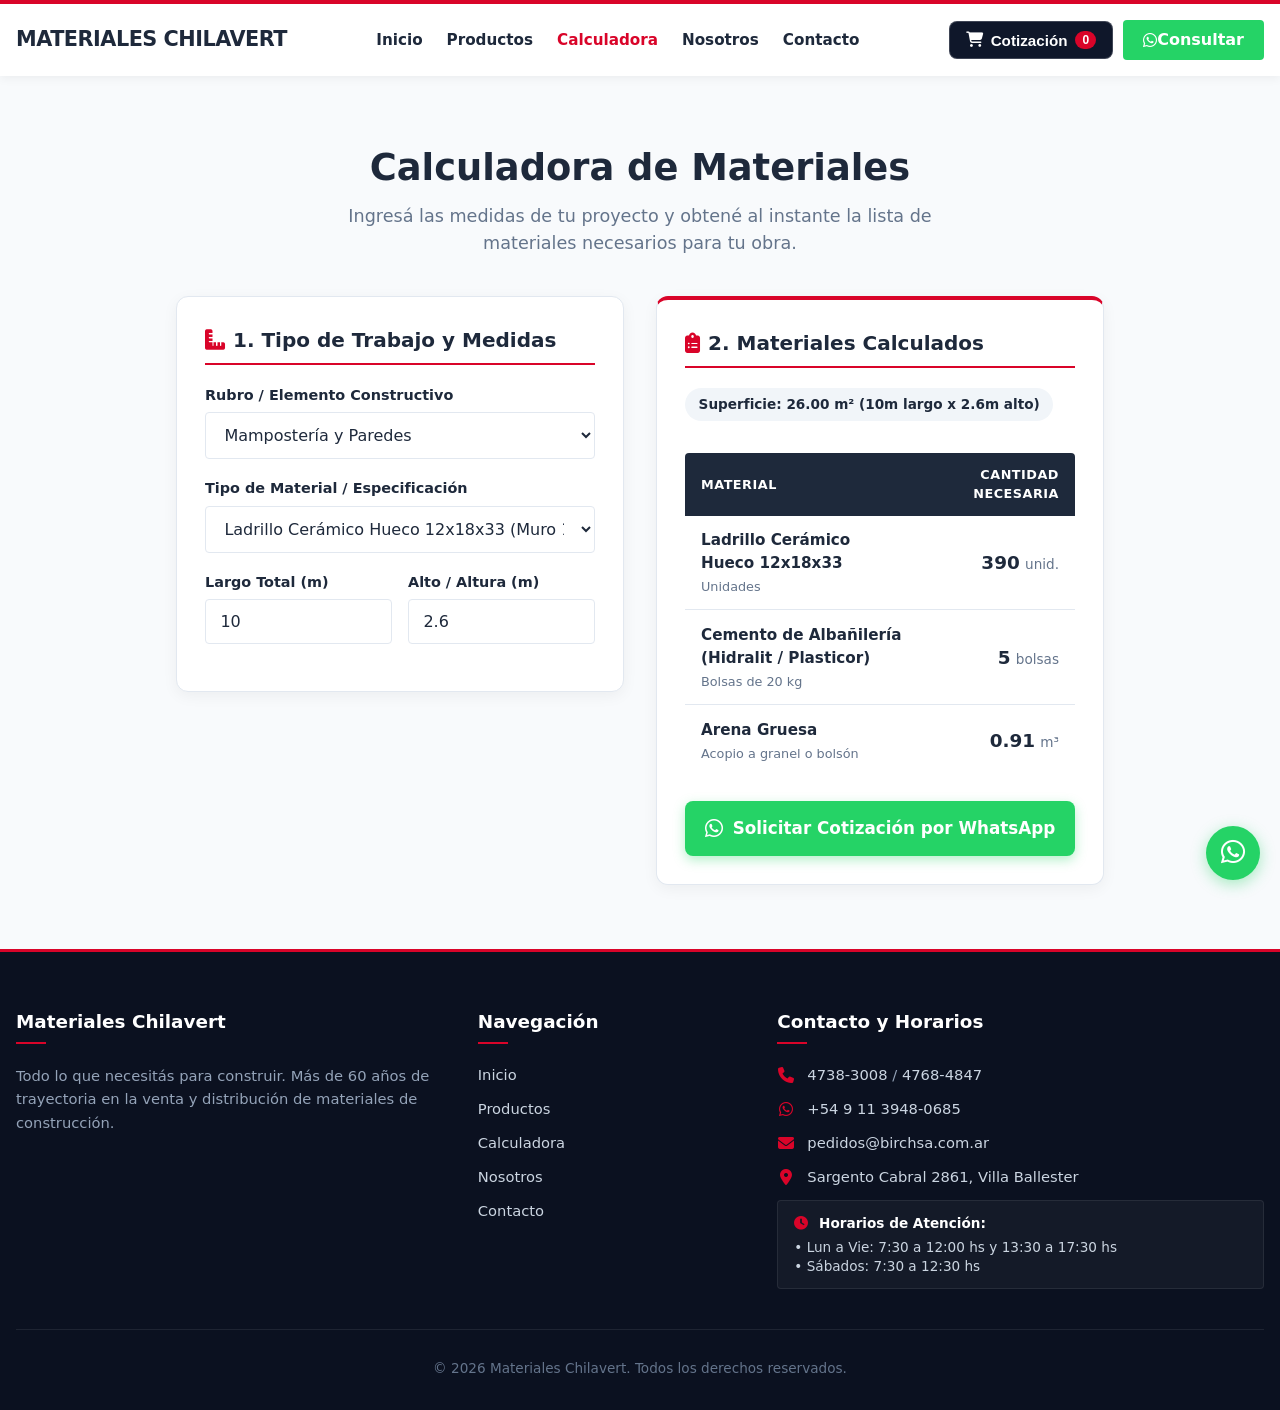
==== commit b5c64e07: "Configure exact Google Maps location link (https://maps.app.goo.gl/w4umrVT5Yy7J9oC59), embed iframe " ====
--- a/calculadora.html
+++ b/calculadora.html
@@ -142,7 +142,7 @@
                         <li><i class="fa-solid fa-phone"></i> <span><a href="tel:01147383008">4738-3008</a> / <a href="tel:01147684847">4768-4847</a></span></li>
                         <li><i class="fa-brands fa-whatsapp"></i> <span><a href="https://wa.me/5491139480685" target="_blank">+54 9 11 3948-0685</a></span></li>
                         <li><i class="fa-solid fa-envelope"></i> <span><a href="mailto:pedidos@birchsa.com.ar">pedidos@birchsa.com.ar</a></span></li>
-                        <li><i class="fa-solid fa-location-dot"></i> <span>Sargento Cabral 2861, Villa Ballester</span></li>
+                        <li><i class="fa-solid fa-location-dot"></i> <span><a href="https://maps.app.goo.gl/w4umrVT5Yy7J9oC59" target="_blank">Sargento Cabral 2861, Villa Ballester</a></span></li>
                     </ul>
                     <div class="footer-schedule-box">
                         <strong><i class="fa-solid fa-clock" style="color: var(--color-accent); margin-right: 6px;"></i> Horarios de Atención:</strong>
--- a/css/style.css
+++ b/css/style.css
@@ -1,6 +1,15 @@
-﻿/* Global Styles & Design System - Materiales Chilavert */
-
-* {
+/* Global Styles & Design System - Materiales Chilavert */
+
+html, body {
+    width: 100%;
+    max-width: 100vw;
+    overflow-x: hidden;
+    margin: 0;
+    padding: 0;
+    box-sizing: border-box;
+}
+
+*, *::before, *::after {
     box-sizing: border-box;
     margin: 0;
     padding: 0;
@@ -12,6 +21,7 @@
     background-color: var(--color-bg-light);
     line-height: 1.5;
     -webkit-font-smoothing: antialiased;
+    -webkit-text-size-adjust: 100%;
 }
 
 a {
@@ -30,17 +40,24 @@
     width: 100%;
     max-width: var(--max-width);
     margin: 0 auto;
-    padding: 0 var(--space-md);
+    padding: 0 1rem;
+    box-sizing: border-box;
 }
 
 .section {
-    padding: var(--space-xl) 0;
+    padding: 3rem 0;
+    width: 100%;
+    overflow: hidden;
+}
+
+.section.bg-light {
+    background-color: var(--color-bg-alt);
 }
 
 .section-title {
     font-size: 2rem;
     color: var(--color-primary);
-    margin-bottom: var(--space-lg);
+    margin-bottom: 1.5rem;
     text-align: center;
     font-weight: 800;
 }
@@ -48,13 +65,15 @@
 .grid-3 {
     display: grid;
     grid-template-columns: repeat(auto-fit, minmax(280px, 1fr));
-    gap: var(--space-lg);
+    gap: 1.5rem;
+    width: 100%;
 }
 
 .grid-4 {
     display: grid;
     grid-template-columns: repeat(auto-fit, minmax(240px, 1fr));
-    gap: var(--space-md);
+    gap: 1.25rem;
+    width: 100%;
 }
 
 /* Buttons */
@@ -70,6 +89,7 @@
     transition: all 0.2s ease;
     text-align: center;
     font-family: inherit;
+    line-height: 1.2;
 }
 
 .btn-primary {
@@ -107,6 +127,9 @@
     top: 0;
     z-index: 1000;
     border-top: 4px solid var(--color-accent);
+    width: 100%;
+    max-width: 100vw;
+    overflow: hidden;
 }
 
 .header-container {
@@ -115,6 +138,8 @@
     align-items: center;
     height: 72px;
     padding: 0 1rem;
+    width: 100%;
+    box-sizing: border-box;
 }
 
 .logo {
@@ -151,6 +176,7 @@
     display: flex;
     align-items: center;
     gap: 10px;
+    flex-shrink: 0;
 }
 
 .mobile-menu-btn {
@@ -165,17 +191,19 @@
     line-height: 1;
 }
 
-/* Hero Section con Carrusel Vertical Cíclico - Imagen Amplia y Nítida */
+/* Hero Section con Carrusel Vertical Cíclico */
 .hero-slider-section {
     position: relative;
     overflow: hidden;
-    min-height: 600px;
-    height: 78vh;
+    min-height: 560px;
+    height: 75vh;
     display: flex;
     align-items: flex-end;
     justify-content: center;
     background-color: #0f172a;
     padding-bottom: 2.5rem;
+    width: 100%;
+    max-width: 100vw;
 }
 
 .hero-slides-wrapper {
@@ -251,10 +279,12 @@
     box-shadow: 0 15px 35px rgba(0, 0, 0, 0.25);
     margin: 1rem;
     margin-bottom: 2rem;
+    width: calc(100% - 2rem);
+    box-sizing: border-box;
 }
 
 .hero-content h1 {
-    font-size: 2.6rem;
+    font-size: 2.5rem;
     margin-bottom: 0.75rem;
     font-weight: 800;
     letter-spacing: -0.5px;
@@ -303,7 +333,7 @@
     width: 26px;
 }
 
-/* Cards de Productos y Categorías */
+/* Cards */
 .card {
     background-color: var(--color-white);
     border-radius: var(--radius-md);
@@ -313,6 +343,8 @@
     border: 1px solid var(--color-border);
     display: flex;
     flex-direction: column;
+    width: 100%;
+    box-sizing: border-box;
 }
 
 .card:hover {
@@ -323,7 +355,7 @@
 
 .card-img-wrapper {
     width: 100%;
-    height: 220px;
+    height: 200px;
     overflow: hidden;
     background-color: #ffffff;
     display: flex;
@@ -331,11 +363,12 @@
     justify-content: center;
     padding: 1rem;
     border-bottom: 1px solid var(--color-border);
+    box-sizing: border-box;
 }
 
 .card-img-wrapper img {
-    width: 100%;
-    height: 100%;
+    max-width: 100%;
+    max-height: 100%;
     object-fit: contain;
     transition: transform 0.3s ease;
 }
@@ -346,7 +379,7 @@
 
 .card-img-placeholder {
     width: 100%;
-    height: 200px;
+    height: 180px;
     background-color: #f1f5f9;
     display: flex;
     align-items: center;
@@ -356,14 +389,14 @@
 }
 
 .card-body {
-    padding: var(--space-md);
+    padding: 1.25rem;
     display: flex;
     flex-direction: column;
     flex: 1;
 }
 
 .card-title {
-    font-size: 1.15rem;
+    font-size: 1.1rem;
     font-weight: 700;
     margin-bottom: var(--space-xs);
     color: var(--color-primary);
@@ -372,13 +405,13 @@
 
 .card-desc {
     color: var(--color-text-light);
-    font-size: 0.9rem;
+    font-size: 0.88rem;
     margin-bottom: var(--space-md);
     flex: 1;
-    line-height: 1.5;
-}
-
-/* Carrusel Continuo de Marcas */
+    line-height: 1.45;
+}
+
+/* Carrusel de Marcas */
 .brands-carousel-section {
     padding: 3rem 0;
     background: #ffffff;
@@ -386,6 +419,8 @@
     position: relative;
     border-top: 1px solid var(--color-border);
     border-bottom: 1px solid var(--color-border);
+    width: 100%;
+    max-width: 100vw;
 }
 
 .brands-carousel-header {
@@ -395,6 +430,7 @@
 
 .brands-carousel-wrapper {
     width: 100%;
+    max-width: 100vw;
     overflow: hidden;
     position: relative;
     mask-image: linear-gradient(to right, transparent, black 6%, black 94%, transparent);
@@ -454,22 +490,27 @@
 
 /* Banner CTA Institucional */
 .home-cta-section {
-    padding: 4.5rem 0;
+    padding: 4rem 0;
     background: #f8fafc;
     border-top: 1px solid var(--color-border);
     position: relative;
+    width: 100%;
+    max-width: 100vw;
+    overflow: hidden;
 }
 
 .home-cta-card {
     background: #ffffff;
     border: 1px solid var(--color-border);
     border-radius: var(--radius-lg);
-    padding: 3rem 2.5rem;
+    padding: 2.75rem 2.25rem;
     box-shadow: 0 10px 25px -5px rgba(15, 23, 42, 0.06);
     display: flex;
     align-items: center;
     justify-content: space-between;
     gap: 2.5rem;
+    width: 100%;
+    box-sizing: border-box;
 }
 
 .home-cta-badge {
@@ -498,19 +539,25 @@
     margin: 0;
 }
 
-/* Footer Profesional */
+/* Footer Profesional - 100% Ancho Real Sin Cortes */
 .site-footer {
     background-color: #0b1120;
     color: #94a3b8;
-    padding: 4rem 0 2rem;
+    padding: 3.5rem 0 2rem;
     border-top: 3px solid var(--color-accent);
+    width: 100%;
+    max-width: 100vw;
+    overflow: hidden;
+    box-sizing: border-box;
 }
 
 .footer-grid {
     display: grid;
     grid-template-columns: 1.3fr 0.8fr 1.5fr;
-    gap: 3rem;
-    margin-bottom: 3rem;
+    gap: 2.5rem;
+    margin-bottom: 2.5rem;
+    width: 100%;
+    box-sizing: border-box;
 }
 
 .footer-col h3 {
@@ -533,7 +580,7 @@
 }
 
 .footer-col p {
-    font-size: 0.95rem;
+    font-size: 0.92rem;
     line-height: 1.6;
     color: #94a3b8;
     margin-bottom: 1rem;
@@ -547,7 +594,7 @@
 
 .footer-col ul li {
     margin-bottom: 0.75rem;
-    font-size: 0.95rem;
+    font-size: 0.92rem;
     display: flex;
     align-items: flex-start;
     gap: 12px;
@@ -556,7 +603,7 @@
 
 .footer-col ul li i {
     color: var(--color-accent);
-    font-size: 1.05rem;
+    font-size: 1rem;
     margin-top: 3px;
     width: 18px;
     text-align: center;
@@ -597,26 +644,27 @@
 
 .footer-bottom {
     text-align: center;
-    padding-top: 2rem;
+    padding-top: 1.75rem;
     border-top: 1px solid rgba(255, 255, 255, 0.08);
     font-size: 0.85rem;
     color: #64748b;
+    width: 100%;
 }
 
 /* Floating Action Button (WhatsApp) */
 .fab-whatsapp {
     position: fixed;
-    bottom: 24px;
-    right: 24px;
+    bottom: 20px;
+    right: 20px;
     background-color: var(--color-whatsapp);
     color: var(--color-white);
-    width: 58px;
-    height: 58px;
+    width: 54px;
+    height: 54px;
     border-radius: 50%;
     display: flex;
     align-items: center;
     justify-content: center;
-    font-size: 1.8rem;
+    font-size: 1.7rem;
     box-shadow: 0 4px 15px rgba(37, 211, 102, 0.4);
     z-index: 999;
     transition: transform 0.3s ease, background-color 0.3s ease;
@@ -632,26 +680,39 @@
    RESPONSIVE MEDIA QUERIES (TABLETS & SMARTPHONES)
 =================================================== */
 @media (max-width: 900px) {
+    html, body {
+        overflow-x: hidden !important;
+        width: 100% !important;
+        max-width: 100% !important;
+    }
+
+    .container {
+        padding: 0 0.85rem;
+        width: 100%;
+        max-width: 100%;
+    }
+
     .header-container {
-        height: 62px;
-        padding: 0 0.85rem;
+        height: 60px;
+        padding: 0 0.75rem;
     }
 
     .logo {
-        font-size: 1.1rem;
-        max-width: 165px;
+        font-size: 1.05rem;
+        max-width: 160px;
     }
 
     .main-nav {
         display: none;
         position: absolute;
-        top: 62px;
+        top: 60px;
         left: 0;
         width: 100%;
         background: var(--color-white);
         box-shadow: 0 12px 25px rgba(0,0,0,0.18);
         padding: 1.25rem 1.5rem;
         border-bottom: 3px solid var(--color-accent);
+        box-sizing: border-box;
     }
     
     .main-nav.active {
@@ -676,104 +737,164 @@
     }
 
     .header-cta {
-        display: none; /* Hide header text button on mobile, FAB is already active */
+        display: none;
     }
 
     .cart-btn-text {
-        display: none; /* Only show Cart Icon + Counter Badge on mobile */
+        display: none;
     }
 
     .btn-cart-nav {
-        padding: 0.45rem 0.75rem;
-        font-size: 0.85rem;
-    }
-
-    /* Hero Responsive - Foto Completamente Visible */
+        padding: 0.4rem 0.65rem;
+        font-size: 0.82rem;
+    }
+
+    /* Hero Responsive */
     .hero-slider-section {
-        min-height: 520px;
-        height: 70vh;
-        display: flex;
-        align-items: flex-end;
-        justify-content: center;
-        padding: 0 0 2rem 0;
+        min-height: 480px;
+        height: 68vh;
+        padding-bottom: 1.5rem;
     }
 
     .hero-content {
-        background: rgba(15, 23, 42, 0.28);
-        backdrop-filter: blur(4px);
-        -webkit-backdrop-filter: blur(4px);
+        background: rgba(15, 23, 42, 0.32);
+        backdrop-filter: blur(5px);
+        -webkit-backdrop-filter: blur(5px);
         border: 1px solid rgba(255, 255, 255, 0.25);
-        padding: 1.15rem 1rem;
-        margin: 0.75rem;
-        margin-bottom: 1.5rem;
+        padding: 1.15rem 0.9rem;
+        margin: 0.5rem;
+        margin-bottom: 1.25rem;
         border-radius: var(--radius-md);
         box-shadow: 0 8px 24px rgba(0, 0, 0, 0.25);
+        width: calc(100% - 1rem);
     }
 
     .hero-content h1 {
-        font-size: 1.55rem;
-        margin-bottom: 0.4rem;
+        font-size: 1.5rem;
+        margin-bottom: 0.35rem;
         line-height: 1.2;
     }
 
     .hero-content p {
-        font-size: 0.9rem;
-        margin-bottom: 1rem;
+        font-size: 0.88rem;
+        margin-bottom: 0.85rem;
         line-height: 1.35;
     }
 
     .hero-actions {
-        display: flex;
         flex-direction: column;
-        gap: 0.5rem;
+        gap: 0.45rem;
     }
 
     .hero-actions .btn {
         width: 100%;
-        padding: 0.6rem 0.85rem;
-        font-size: 0.88rem;
+        padding: 0.55rem 0.75rem;
+        font-size: 0.85rem;
     }
 
     .hero-slider-indicators {
-        bottom: 6px;
-    }
-
-    /* Grids & Cards Responsive */
+        bottom: 5px;
+    }
+
+    /* Grids */
     .grid-4, .grid-3 {
         grid-template-columns: 1fr;
         gap: 1.25rem;
-    }
-
-    .catalog-layout {
-        grid-template-columns: 1fr;
-    }
-
-    .contact-grid {
-        grid-template-columns: 1fr;
-        gap: 1.5rem;
+        width: 100%;
+    }
+
+    .card {
+        width: 100%;
+    }
+
+    .card-img-wrapper {
+        height: 170px;
     }
 
     .home-cta-card {
         flex-direction: column;
         text-align: center;
-        padding: 2rem 1.5rem;
-        gap: 1.5rem;
+        padding: 1.75rem 1.25rem;
+        gap: 1.25rem;
     }
 
     .home-cta-title {
-        font-size: 1.65rem;
+        font-size: 1.55rem;
     }
 
     .home-cta-desc {
-        font-size: 0.95rem;
+        font-size: 0.92rem;
     }
 
     .footer-grid {
         grid-template-columns: 1fr;
-        gap: 2rem;
+        gap: 1.75rem;
+        width: 100%;
     }
 
     .brands-track {
         gap: 2.5rem;
     }
 }
+
+/* Controles de Cantidad en Tarjetas de Catálogo */
+.card-qty-row {
+    display: flex;
+    align-items: center;
+    justify-content: space-between;
+    gap: 8px;
+    margin-top: auto;
+    padding-top: 0.75rem;
+    border-top: 1px solid var(--color-border);
+}
+
+.card-qty-label {
+    font-size: 0.85rem;
+    font-weight: 700;
+    color: var(--color-primary);
+}
+
+.card-qty-control {
+    display: inline-flex;
+    align-items: center;
+    border: 1px solid var(--color-border);
+    border-radius: var(--radius-sm);
+    background: #f8fafc;
+}
+
+.card-qty-btn {
+    background: transparent;
+    border: none;
+    width: 32px;
+    height: 32px;
+    font-size: 1.1rem;
+    font-weight: bold;
+    color: var(--color-primary);
+    cursor: pointer;
+    display: flex;
+    align-items: center;
+    justify-content: center;
+    transition: background 0.15s ease;
+}
+
+.card-qty-btn:hover {
+    background: #e2e8f0;
+}
+
+.card-qty-input {
+    width: 44px;
+    height: 32px;
+    text-align: center;
+    border: none;
+    background: transparent;
+    font-weight: 700;
+    font-size: 0.95rem;
+    color: var(--color-primary);
+    -moz-appearance: textfield;
+}
+
+.card-qty-input::-webkit-outer-spin-button,
+.card-qty-input::-webkit-inner-spin-button {
+    -webkit-appearance: none;
+    margin: 0;
+}
--- a/css/cart.css
+++ b/css/cart.css
@@ -1,4 +1,4 @@
-﻿/* Estilos para el Carrito / Cotizador por WhatsApp */
+/* Estilos para el Carrito / Cotizador por WhatsApp */
 
 .btn-cart-nav {
     display: inline-flex;
@@ -38,7 +38,7 @@
     transform: scale(1.3);
 }
 
-/* Modal / Drawer del Carrito */
+/* Modal / Drawer del Carrito - Totalmente Oculto por Defecto */
 .cart-drawer-overlay {
     position: fixed;
     top: 0;
@@ -47,21 +47,24 @@
     height: 100vh;
     background: rgba(15, 23, 42, 0.6);
     backdrop-filter: blur(4px);
+    -webkit-backdrop-filter: blur(4px);
     z-index: 2000;
     opacity: 0;
     visibility: hidden;
-    transition: all 0.3s ease;
+    pointer-events: none;
+    transition: opacity 0.3s ease, visibility 0.3s ease;
 }
 
 .cart-drawer-overlay.active {
     opacity: 1;
     visibility: visible;
+    pointer-events: auto;
 }
 
 .cart-drawer {
     position: fixed;
     top: 0;
-    right: -450px;
+    right: 0;
     width: 100%;
     max-width: 440px;
     height: 100vh;
@@ -70,11 +73,16 @@
     box-shadow: -5px 0 25px rgba(0, 0, 0, 0.25);
     display: flex;
     flex-direction: column;
-    transition: right 0.35s cubic-bezier(0.4, 0, 0.2, 1);
+    transform: translateX(100%);
+    visibility: hidden;
+    pointer-events: none;
+    transition: transform 0.35s cubic-bezier(0.4, 0, 0.2, 1), visibility 0.35s ease;
 }
 
 .cart-drawer.active {
-    right: 0;
+    transform: translateX(0);
+    visibility: visible;
+    pointer-events: auto;
 }
 
 .cart-drawer-header {
@@ -89,19 +97,21 @@
 
 .cart-drawer-header h3 {
     margin: 0;
-    font-size: 1.25rem;
+    font-size: 1.2rem;
     display: flex;
     align-items: center;
     gap: 10px;
+    color: white;
 }
 
 .cart-close-btn {
     background: transparent;
     border: none;
     color: #94a3b8;
-    font-size: 1.4rem;
+    font-size: 1.6rem;
     cursor: pointer;
     padding: 4px 8px;
+    line-height: 1;
     transition: color 0.2s ease;
 }
 
@@ -137,8 +147,8 @@
 }
 
 .cart-item-img {
-    width: 65px;
-    height: 65px;
+    width: 60px;
+    height: 60px;
     object-fit: contain;
     background: #f8fafc;
     border-radius: var(--radius-sm);
@@ -298,27 +308,6 @@
 .cart-toast.active {
     transform: translateY(0);
     opacity: 1;
-}
-
-/* Botón agregar a cotización en cards */
-.btn-add-cart {
-    background: #0f172a;
-    color: white;
-    border: none;
-    padding: 0.5rem 0.85rem;
-    border-radius: var(--radius-sm);
-    font-size: 0.85rem;
-    font-weight: 700;
-    cursor: pointer;
-    display: inline-flex;
-    align-items: center;
-    justify-content: center;
-    gap: 6px;
-    transition: background 0.2s ease;
-}
-
-.btn-add-cart:hover {
-    background: var(--color-accent);
 }
 
 @media (max-width: 480px) {
